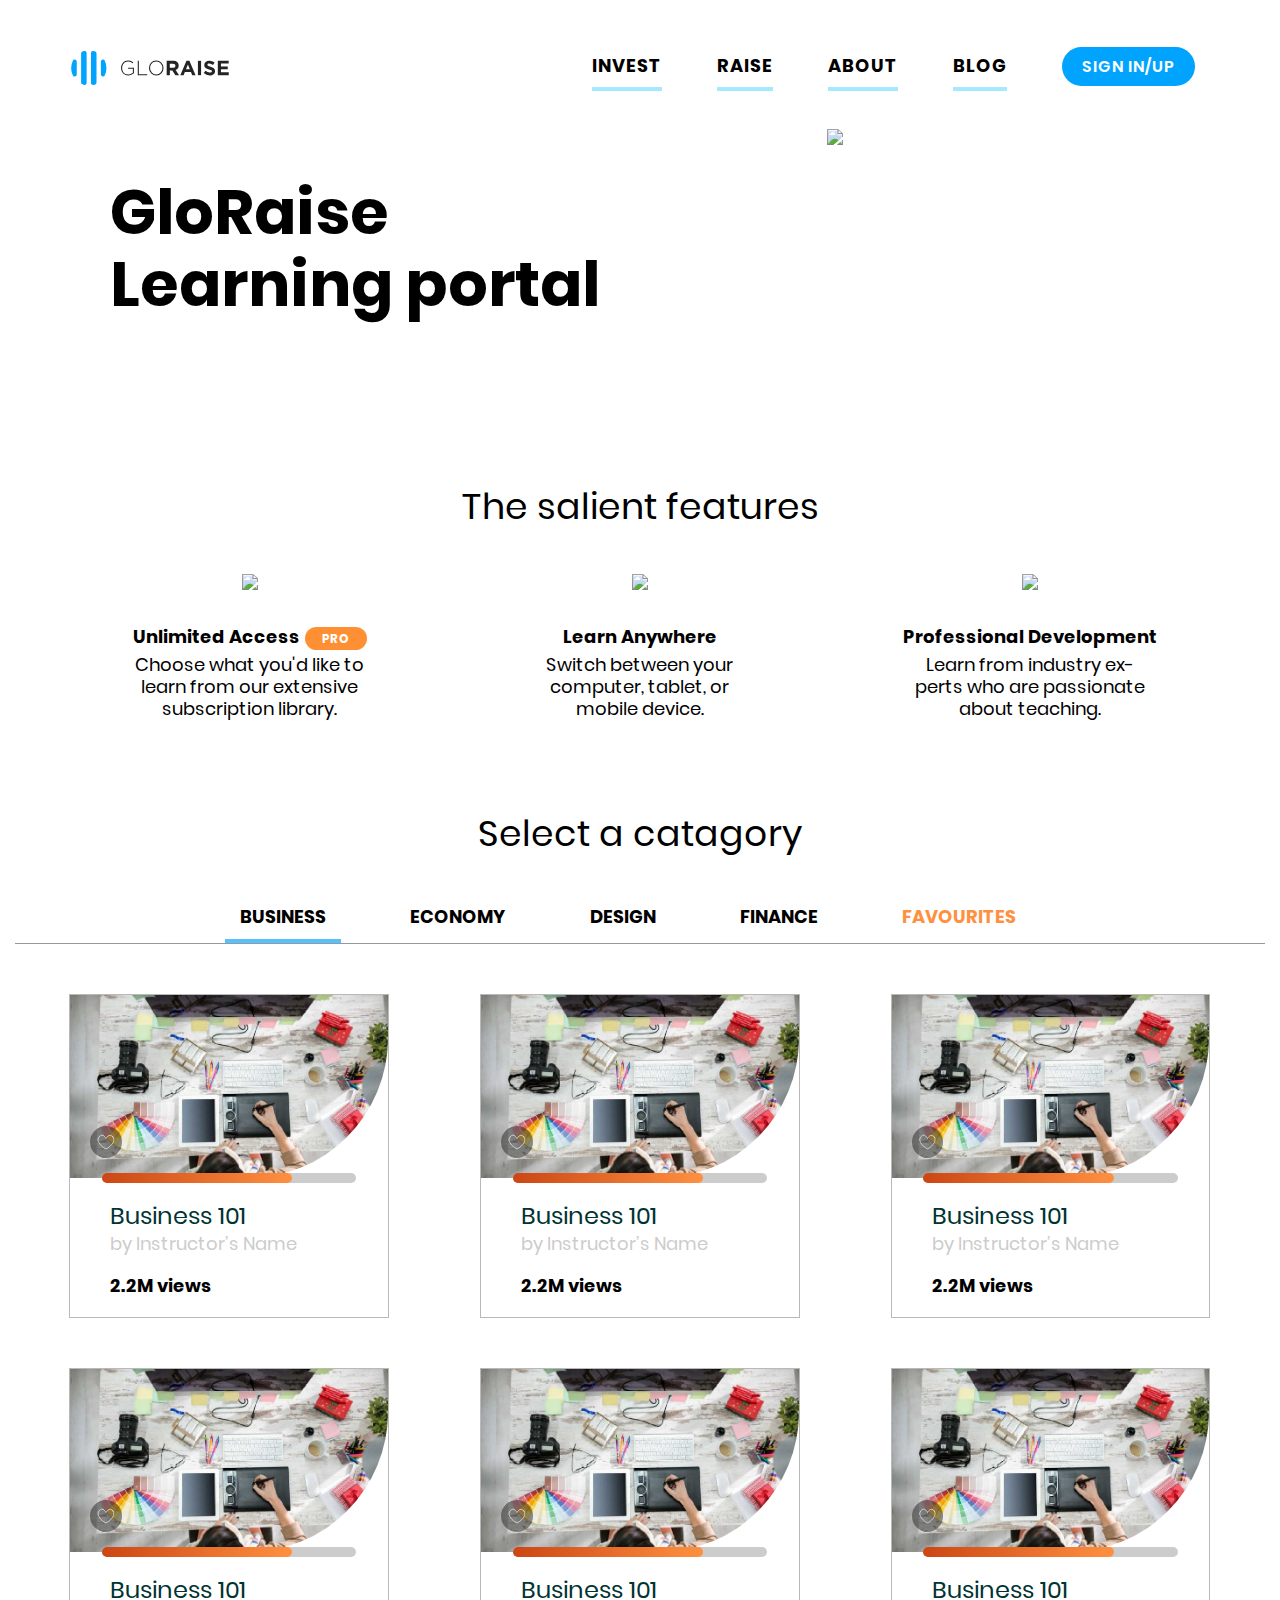
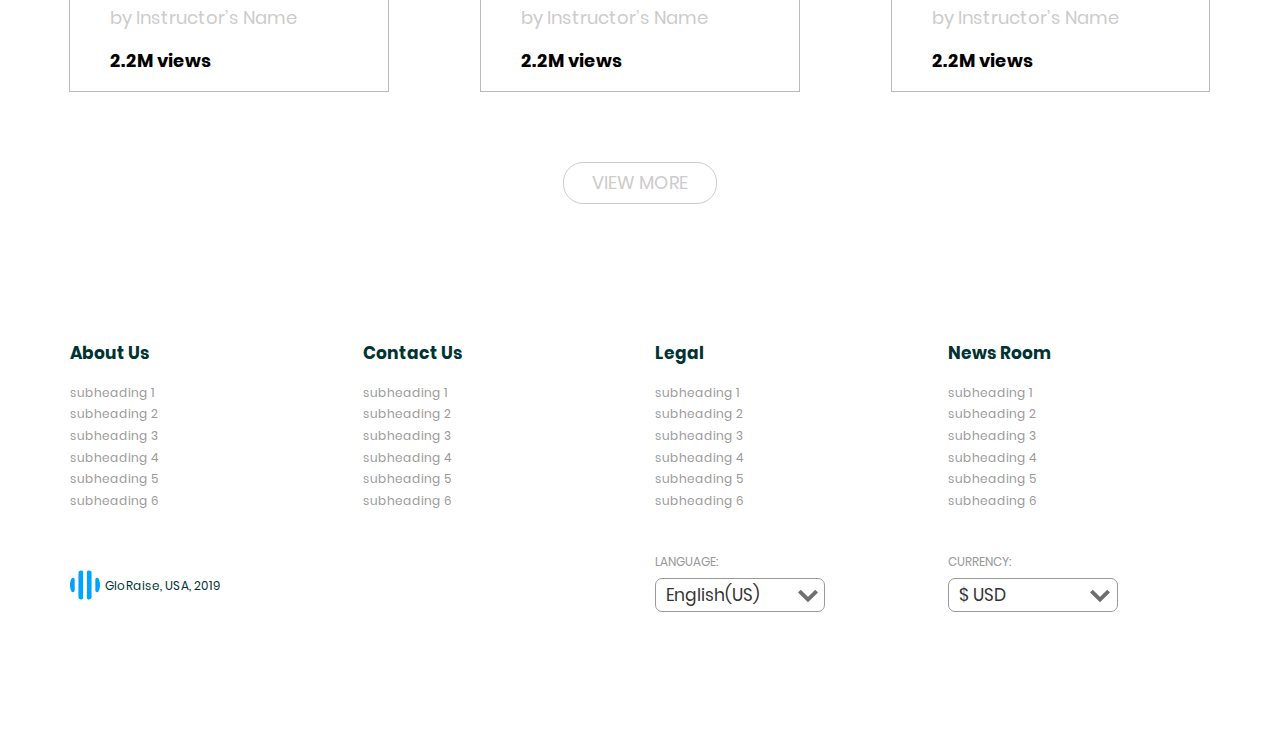
==== index.html @ 7375c893 "gloraise" ====
<!DOCTYPE html>
<html lang="en">
<head>
  <!-- Theme Made By www.w3schools.com - No Copyright -->
  <title>GloRaise</title>
  <meta charset="utf-8">

  <link rel="stylesheet" href="css/bootstrap.min.css">

  <link href="style.css" rel="stylesheet">
  <link rel="stylesheet" media="screen and (max-width:992px)" href="lr1_mbl.css">
  <meta name="viewport" content="width=device-width, initial-scale=1.0">
  <link rel="stylesheet" href="scroll_navbar.css">

  <style>



  </style>
</head>


<body>

<!-- Navbar -->
<nav class="navbar navbar-light">
  <div class="container">
    <div class="navbar-header">
      <button type="button" class="navbar-toggle" data-toggle="collapse" data-target="#myNavbar">
        <span class="icon-bar"></span>
        <span class="icon-bar"></span>
        <span class="icon-bar"></span>
      </button>
      <div class="navbar-brand">
          <img src = "svg/logo2.svg" style = "width:160px;height:34px;position:relative;bottom:5px;" class="header_logo">

      </div>

    </div>
    <div class="collapse navbar-collapse" id="myNavbar">
      <ul class="nav navbar-nav navbar-right">
        <li><a href="#"><b style="border-bottom: 4.5px solid #a5e8ff;padding-bottom: 9px; color:black">INVEST</b></a></li>
        <li><a href="#"><b style="border-bottom: 4.5px solid #a5e8ff;padding-bottom: 9px;color:black">RAISE</b></a></li>
        <li><a href="#"><b style="border-bottom: 4.5px solid #a5e8ff;padding-bottom: 9px;color:black">ABOUT</b></a></li>
        <li><a href="#"><b style="border-bottom: 4.5px solid #a5e8ff;padding-bottom: 9px;color:black">BLOG</b></a></li>
        <li><a href="#"><span class="signupborder">SIGN IN/UP</span></a></li>

      </ul>
    </div>
  </div>
</nav>
<nav class="navbar navbar_2_scroll hidden-sm hidden-xs" id="navbar_2_scroll">
  <div class="container navbar_2_scroll_container">
    <ul class="nav navbar-nav navbar_2_scroll_ul">
      <li>  <a href="#" class="navbar_2_scroll_links">Explore</a> </li>
      <li>  <a href="#" class="navbar_2_scroll_links">Search</a> </li>
      <li>  <a href="#" class="navbar_2_scroll_links">FAQs</a> </li>
    </ul>
  </div>
</nav>

<div class = "container-fluid" style="padding-left: 0px;padding-right: 0px;">
  <div class="col-md-12" style="margin-top: -40px">
        <div class="row" style="">
          <div class = "col-md-7 hidden-sm hidden-xs" style="padding-left: 110px;padding-top: 60px;font-family: poppins_bold;font-size: 62px;color: black" >
            <div style="margin-bottom: -40px">GloRaise</div>
            <div>Learning portal</div>
          </div>
          <div class = "col-md-5 imgimg" style="padding-left: 80px;padding-top: 20px" >
            <img src="img\main.jpg">
            <h1 class="hidden-lg hidden-md">GloRaise<br>
Learning portal
</h1>
          <hr class="hidden-lg hidden-md lr1_mbl_hr_1">
          </div>
        </div>
  </div>

<!--mobile nav-->
  <div class="container-fluid mbl_nav hidden-lg hidden-md" style="padding-top:0px;">
    <h5 class="lr1_mbl_sel_cat">SELECT A CATAGORY</h5>
    <ul class="nav nav-tabs">
  <li class="active"><a data-toggle="tab" href="#business_mbl">BUSINESS</a></li>
  <li><a data-toggle="tab" href="#economy_mbl">ECONOMY</a></li>
  <li><a data-toggle="tab" href="#design_mbl">DESIGN</a></li>
  <li><a data-toggle="tab" href="#finance_mbl">FINANCE</a></li>
</ul>
    <div class="sub-fluid" style="border-top: 1px solid lightgray;">
      <div class="container">
        <div class="tab-content mbl_nav_tab">
          <div id="business_mbl" class="tab-pane fade in active">
          <div class="row">
            <div class="col-xs-6 col-sm-6 main_block_mbl">
              <div class="sub_main_block">
                <div class="cover_block">
                  <img src="img/p1.jpg" class="img-responsive cover_pic cover_pic_mbl">
                  <img src="svg/favicon.svg" class="img-responsive favicon">
                </div>
                <div class="progress_bar">
                  <div class="completed_prog">
                  </div>
                </div>
                <div class="info_block_mbl">
                  <h3>Business 101<br><small>by Instructor’s Name</small></h3>
                  <p>2.2M views</p>
                </div>
              </div>
            </div>
            <div class="col-xs-6 col-sm-6 main_block_mbl">
              <div class="sub_main_block">
                <div class="cover_block">
                  <img src="img/p1.jpg" class="img-responsive cover_pic cover_pic_mbl">
                  <img src="svg/favicon.svg" class="img-responsive favicon">
                </div>
                <div class="progress_bar">
                  <div class="completed_prog">
                  </div>
                </div>
                <div class="info_block_mbl">
                  <h3>Business 101<br><small>by Instructor’s Name</small></h3>
                  <p>2.2M views</p>
                </div>
              </div>
            </div>
          </div>
          <div class="tab_scroller">
            <div class="active_tab">

            </div>
          </div>
          </div>
          <div id="economy_mbl" class="tab-pane fade">
            <div class="row">
              <div class="col-xs-6 col-sm-6 main_block_mbl">
                <div class="sub_main_block">
                  <div class="cover_block">
                    <img src="img/p1.jpg" class="img-responsive cover_pic cover_pic_mbl">
                    <img src="svg/favicon.svg" class="img-responsive favicon">
                  </div>
                  <div class="progress_bar">
                    <div class="completed_prog">
                    </div>
                  </div>
                  <div class="info_block_mbl">
                    <h3>Business 101<br><small>by Instructor’s Name</small></h3>
                    <p>2.2M views</p>
                  </div>
                </div>
              </div>
              <div class="col-xs-6 col-sm-6 main_block_mbl">
                <div class="sub_main_block">
                  <div class="cover_block">
                    <img src="img/p1.jpg" class="img-responsive cover_pic cover_pic_mbl">
                    <img src="svg/favicon.svg" class="img-responsive favicon">
                  </div>
                  <div class="progress_bar">
                    <div class="completed_prog">
                    </div>
                  </div>
                  <div class="info_block_mbl">
                    <h3>Business 101<br><small>by Instructor’s Name</small></h3>
                    <p>2.2M views</p>
                  </div>
                </div>
              </div>
            </div>
            <div class="tab_scroller">
              <div class="active_tab">

              </div>
            </div>
          </div>
          <div id="design_mbl" class="tab-pane fade">
            <div class="row">
              <div class="col-xs-6 col-sm-6 main_block_mbl">
                <div class="sub_main_block">
                  <div class="cover_block">
                    <img src="img/p1.jpg" class="img-responsive cover_pic cover_pic_mbl">
                    <img src="svg/favicon.svg" class="img-responsive favicon">
                  </div>
                  <div class="progress_bar">
                    <div class="completed_prog">
                    </div>
                  </div>
                  <div class="info_block_mbl">
                    <h3>Business 101<br><small>by Instructor’s Name</small></h3>
                    <p>2.2M views</p>
                  </div>
                </div>
              </div>
              <div class="col-xs-6 col-sm-6 main_block_mbl">
                <div class="sub_main_block">
                  <div class="cover_block">
                    <img src="img/p1.jpg" class="img-responsive cover_pic cover_pic_mbl">
                    <img src="svg/favicon.svg" class="img-responsive favicon">
                  </div>
                  <div class="progress_bar">
                    <div class="completed_prog">
                    </div>
                  </div>
                  <div class="info_block_mbl">
                    <h3>Business 101<br><small>by Instructor’s Name</small></h3>
                    <p>2.2M views</p>
                  </div>
                </div>
              </div>
            </div>
            <div class="tab_scroller">
              <div class="active_tab">

              </div>
            </div>
          </div>
          <div id="finance_mbl" class="tab-pane fade">
            <div class="row">
              <div class="col-xs-6 col-sm-6 main_block_mbl">
                <div class="sub_main_block">
                  <div class="cover_block">
                    <img src="img/p1.jpg" class="img-responsive cover_pic cover_pic_mbl">
                    <img src="svg/favicon.svg" class="img-responsive favicon">
                  </div>
                  <div class="progress_bar">
                    <div class="completed_prog">
                    </div>
                  </div>
                  <div class="info_block_mbl">
                    <h3>Business 101<br><small>by Instructor’s Name</small></h3>
                    <p>2.2M views</p>
                  </div>
                </div>
              </div>
              <div class="col-xs-6 col-sm-6 main_block_mbl">
                <div class="sub_main_block">
                  <div class="cover_block">
                    <img src="img/p1.jpg" class="img-responsive cover_pic cover_pic_mbl">
                    <img src="svg/favicon.svg" class="img-responsive favicon">
                  </div>
                  <div class="progress_bar">
                    <div class="completed_prog">
                    </div>
                  </div>
                  <div class="info_block_mbl">
                    <h3>Business 101<br><small>by Instructor’s Name</small></h3>
                    <p>2.2M views</p>
                  </div>
                </div>
              </div>
            </div>
            <div class="tab_scroller">
              <div class="active_tab">

              </div>
            </div>
          </div>
        </div>
      </div>
    </div>

  </div>

<!--mobile nav ends-->

  <div align="center" class="sal">
    <h1 class="hidden-lg hidden-md">THE SALIENT FEATURES</h1>
    <h1 class="hidden-sm hidden-xs">The salient features</h1>
  </div>
  <div class="col-md-12" style="">
    <div class="container">
      <div class="row" style="">
        <div class = "col-md-4" style="" align="center" >
          <img src="img\infinity.jpg" class="infinity">
          <div style="width: 100%;margin-top: 15px">
            <span style="color: black;" class="unlimitd_access">Unlimited Access</span>
            <button class=" pro_btn" >PRO</button>
            <div style="color: black;font-size: 18px;" class="unlimitd_access_details_div">
              <span class="unlimitd_access_details">Choose what you'd like to learn from our extensive subscription library.</span>
            </div>
          </div>
        </div>
        <div class = "col-md-4" style="" align="center" >
          <img src="img\globe.jpg" class="infinity">
          <div style="width: 100%;margin-top: 15px">
            <span style="color: black;" class="unlimitd_access">Learn Anywhere</span>
            <div style="color: black;font-size: 18px; " class="unlimitd_access_details_div">
              <span class="unlimitd_access_details">Switch between your computer, tablet, or mobile device.</span>
            </div>
          </div>
        </div>
        <div class = "col-md-4" style="" align="center" >
          <img src="img\network.jpg" class="infinity">
          <div style="width: 100%;margin-top: 15px">
            <span style="color: black;" class="unlimitd_access">Professional Development</span>
            <div style="color: black;font-size: 18px;" class="unlimitd_access_details_div">
              <span class="unlimitd_access_details">Learn from industry ex-perts who are passionate about teaching.</span>
            </div>
          </div>
        </div>

      </div>
    </div>

  </div>
  <div style="font-size: 36px;color: black;padding-top: 235px" align="center" class="hidden-xs hidden-sm">
    Select a catagory
  </div>


<div class="container-fluid hidden-xs hidden-sm">
  <ul class="nav nav-pills">
  <li class="active" style="margin-left:53px;"><a data-toggle="pill" href="#business" id="business_btn">BUSINESS</a></li>
  <li><a data-toggle="pill" href="#economy" id="economy_btn">ECONOMY</a></li>
  <li><a data-toggle="pill" href="#design" id="design_btn">DESIGN</a></li>
  <li><a data-toggle="pill" href="#finance" id="finance_btn">FINANCE</a></li>
  <li><a data-toggle="pill" href="#favourites" id="favourites_btn">FAVOURITES</a></li>
  </ul>
  <div class="sub_fluid">
    <div class="container">
      <div class="tab-content dek_nav_tab">
          <div id="business" class="tab-pane fade in active">
            <div class="row">
              <div class="col-md-4 main_block">
                <div class="sub_main_block">
                  <div class="cover_block">
                    <img src="img/p1.jpg" class="img-responsive cover_pic">
                    <img src="svg/favicon.svg" class="img-responsive favicon">
                  </div>
                  <div class="progress_bar">
                    <div class="completed_prog">
                    </div>
                  </div>
                  <div class="info_block">
                    <h3>Business 101<br><small>by Instructor’s Name</small></h3>
                    <p>2.2M views</p>
                  </div>
                </div>
              </div>
              <div class="col-md-4 main_block main_mid_block">
                <div class="sub_main_block">
                  <div class="cover_block">
                    <img src="img/p1.jpg" class="img-responsive cover_pic">
                    <img src="svg/favicon.svg" class="img-responsive favicon">
                  </div>
                  <div class="progress_bar">
                    <div class="completed_prog">
                    </div>
                  </div>
                  <div class="info_block">
                    <h3>Business 101<br><small>by Instructor’s Name</small></h3>
                    <p>2.2M views</p>
                  </div>
                </div>
              </div>
              <div class="col-md-4 main_block">
                <div class="sub_main_block">
                  <div class="cover_block">
                    <img src="img/p1.jpg" class="img-responsive cover_pic">
                    <img src="svg/favicon.svg" class="img-responsive favicon">
                  </div>
                  <div class="progress_bar">
                    <div class="completed_prog">
                    </div>
                  </div>
                  <div class="info_block">
                    <h3>Business 101<br><small>by Instructor’s Name</small></h3>
                    <p>2.2M views</p>
                  </div>
                </div>
              </div>
              <div class="col-md-4 main_block">
                <div class="sub_main_block">
                  <div class="cover_block">
                    <img src="img/p1.jpg" class="img-responsive cover_pic">
                    <img src="svg/favicon.svg" class="img-responsive favicon">
                  </div>
                  <div class="progress_bar">
                    <div class="completed_prog">
                    </div>
                  </div>
                  <div class="info_block">
                    <h3>Business 101<br><small>by Instructor’s Name</small></h3>
                    <p>2.2M views</p>
                  </div>
                </div>
              </div>
              <div class="col-md-4 main_block main_mid_block">
                <div class="sub_main_block">
                  <div class="cover_block">
                    <img src="img/p1.jpg" class="img-responsive cover_pic">
                    <img src="svg/favicon.svg" class="img-responsive favicon">
                  </div>
                  <div class="progress_bar">
                    <div class="completed_prog">
                    </div>
                  </div>
                  <div class="info_block">
                    <h3>Business 101<br><small>by Instructor’s Name</small></h3>
                    <p>2.2M views</p>
                  </div>
                </div>
              </div>
              <div class="col-md-4 main_block">
                <div class="sub_main_block">
                  <div class="cover_block">
                    <img src="img/p1.jpg" class="img-responsive cover_pic">
                    <img src="svg/favicon.svg" class="img-responsive favicon">
                  </div>
                  <div class="progress_bar">
                    <div class="completed_prog">
                    </div>
                  </div>
                  <div class="info_block">
                    <h3>Business 101<br><small>by Instructor’s Name</small></h3>
                    <p>2.2M views</p>
                  </div>
                </div>
              </div>
            </div>
          </div>
          <div id="economy" class="tab-pane fade">
            <div class="row">
              <div class="col-md-4 main_block">
                <div class="sub_main_block">
                  <div class="cover_block">
                    <img src="img/p1.jpg" class="img-responsive cover_pic">
                    <img src="svg/favicon.svg" class="img-responsive favicon">
                  </div>
                  <div class="progress_bar">
                    <div class="completed_prog">
                    </div>
                  </div>
                  <div class="info_block">
                    <h3>Economy 101<br><small>by Instructor’s Name</small></h3>
                    <p>2.2M views</p>
                  </div>
                </div>
              </div>
              <div class="col-md-4 main_block main_mid_block">
                <div class="sub_main_block">
                  <div class="cover_block">
                    <img src="img/p1.jpg" class="img-responsive cover_pic">
                    <img src="svg/favicon.svg" class="img-responsive favicon">
                  </div>
                  <div class="progress_bar">
                    <div class="completed_prog">
                    </div>
                  </div>
                  <div class="info_block">
                    <h3>Economy 101<br><small>by Instructor’s Name</small></h3>
                    <p>2.2M views</p>
                  </div>
                </div>
              </div>
              <div class="col-md-4 main_block">
                <div class="sub_main_block">
                  <div class="cover_block">
                    <img src="img/p1.jpg" class="img-responsive cover_pic">
                    <img src="svg/favicon.svg" class="img-responsive favicon">
                  </div>
                  <div class="progress_bar">
                    <div class="completed_prog">
                    </div>
                  </div>
                  <div class="info_block">
                    <h3>Economy 101<br><small>by Instructor’s Name</small></h3>
                    <p>2.2M views</p>
                  </div>
                </div>
              </div>
              <div class="col-md-4 main_block">
                <div class="sub_main_block">
                  <div class="cover_block">
                    <img src="img/p1.jpg" class="img-responsive cover_pic">
                    <img src="svg/favicon.svg" class="img-responsive favicon">
                  </div>
                  <div class="progress_bar">
                    <div class="completed_prog">
                    </div>
                  </div>
                  <div class="info_block">
                    <h3>Economy 101<br><small>by Instructor’s Name</small></h3>
                    <p>2.2M views</p>
                  </div>
                </div>
              </div>
              <div class="col-md-4 main_block main_mid_block">
                <div class="sub_main_block">
                  <div class="cover_block">
                    <img src="img/p1.jpg" class="img-responsive cover_pic">
                    <img src="svg/favicon.svg" class="img-responsive favicon">
                  </div>
                  <div class="progress_bar">
                    <div class="completed_prog">
                    </div>
                  </div>
                  <div class="info_block">
                    <h3>Economy 101<br><small>by Instructor’s Name</small></h3>
                    <p>2.2M views</p>
                  </div>
                </div>
              </div>
              <div class="col-md-4 main_block">
                <div class="sub_main_block">
                  <div class="cover_block">
                    <img src="img/p1.jpg" class="img-responsive cover_pic">
                    <img src="svg/favicon.svg" class="img-responsive favicon">
                  </div>
                  <div class="progress_bar">
                    <div class="completed_prog">
                    </div>
                  </div>
                  <div class="info_block">
                    <h3>Economy 101<br><small>by Instructor’s Name</small></h3>
                    <p>2.2M views</p>
                  </div>
                </div>
              </div>
            </div>
          </div>
          <div id="design" class="tab-pane fade">
            <div class="row">
              <div class="col-md-4 main_block">
                <div class="sub_main_block">
                  <div class="cover_block">
                    <img src="img/p1.jpg" class="img-responsive cover_pic">
                    <img src="svg/favicon.svg" class="img-responsive favicon">
                  </div>
                  <div class="progress_bar">
                    <div class="completed_prog">
                    </div>
                  </div>
                  <div class="info_block">
                    <h3>Design 101<br><small>by Instructor’s Name</small></h3>
                    <p>2.2M views</p>
                  </div>
                </div>
              </div>
              <div class="col-md-4 main_block main_mid_block">
                <div class="sub_main_block">
                  <div class="cover_block">
                    <img src="img/p1.jpg" class="img-responsive cover_pic">
                    <img src="svg/favicon.svg" class="img-responsive favicon">
                  </div>
                  <div class="progress_bar">
                    <div class="completed_prog">
                    </div>
                  </div>
                  <div class="info_block">
                    <h3>Design 101<br><small>by Instructor’s Name</small></h3>
                    <p>2.2M views</p>
                  </div>
                </div>
              </div>
              <div class="col-md-4 main_block">
                <div class="sub_main_block">
                  <div class="cover_block">
                    <img src="img/p1.jpg" class="img-responsive cover_pic">
                    <img src="svg/favicon.svg" class="img-responsive favicon">
                  </div>
                  <div class="progress_bar">
                    <div class="completed_prog">
                    </div>
                  </div>
                  <div class="info_block">
                    <h3>Design 101<br><small>by Instructor’s Name</small></h3>
                    <p>2.2M views</p>
                  </div>
                </div>
              </div>
              <div class="col-md-4 main_block">
                <div class="sub_main_block">
                  <div class="cover_block">
                    <img src="img/p1.jpg" class="img-responsive cover_pic">
                    <img src="svg/favicon.svg" class="img-responsive favicon">
                  </div>
                  <div class="progress_bar">
                    <div class="completed_prog">
                    </div>
                  </div>
                  <div class="info_block">
                    <h3>Design 101<br><small>by Instructor’s Name</small></h3>
                    <p>2.2M views</p>
                  </div>
                </div>
              </div>
              <div class="col-md-4 main_block main_mid_block">
                <div class="sub_main_block">
                  <div class="cover_block">
                    <img src="img/p1.jpg" class="img-responsive cover_pic">
                    <img src="svg/favicon.svg" class="img-responsive favicon">
                  </div>
                  <div class="progress_bar">
                    <div class="completed_prog">
                    </div>
                  </div>
                  <div class="info_block">
                    <h3>Design 101<br><small>by Instructor’s Name</small></h3>
                    <p>2.2M views</p>
                  </div>
                </div>
              </div>
              <div class="col-md-4 main_block">
                <div class="sub_main_block">
                  <div class="cover_block">
                    <img src="img/p1.jpg" class="img-responsive cover_pic">
                    <img src="svg/favicon.svg" class="img-responsive favicon">
                  </div>
                  <div class="progress_bar">
                    <div class="completed_prog">
                    </div>
                  </div>
                  <div class="info_block">
                    <h3>Design 101<br><small>by Instructor’s Name</small></h3>
                    <p>2.2M views</p>
                  </div>
                </div>
              </div>
            </div>
          </div>
          <div id="finance" class="tab-pane fade">
            <div class="row">
              <div class="col-md-4 main_block">
                <div class="sub_main_block">
                  <div class="cover_block">
                    <img src="img/p1.jpg" class="img-responsive cover_pic">
                    <img src="svg/favicon.svg" class="img-responsive favicon">
                  </div>
                  <div class="progress_bar">
                    <div class="completed_prog">
                    </div>
                  </div>
                  <div class="info_block">
                    <h3>Finance 101<br><small>by Instructor’s Name</small></h3>
                    <p>2.2M views</p>
                  </div>
                </div>
              </div>
              <div class="col-md-4 main_block main_mid_block">
                <div class="sub_main_block">
                  <div class="cover_block">
                    <img src="img/p1.jpg" class="img-responsive cover_pic">
                    <img src="svg/favicon.svg" class="img-responsive favicon">
                  </div>
                  <div class="progress_bar">
                    <div class="completed_prog">
                    </div>
                  </div>
                  <div class="info_block">
                    <h3>Finance 101<br><small>by Instructor’s Name</small></h3>
                    <p>2.2M views</p>
                  </div>
                </div>
              </div>
              <div class="col-md-4 main_block">
                <div class="sub_main_block">
                  <div class="cover_block">
                    <img src="img/p1.jpg" class="img-responsive cover_pic">
                    <img src="svg/favicon.svg" class="img-responsive favicon">
                  </div>
                  <div class="progress_bar">
                    <div class="completed_prog">
                    </div>
                  </div>
                  <div class="info_block">
                    <h3>Finance 101<br><small>by Instructor’s Name</small></h3>
                    <p>2.2M views</p>
                  </div>
                </div>
              </div>
              <div class="col-md-4 main_block">
                <div class="sub_main_block">
                  <div class="cover_block">
                    <img src="img/p1.jpg" class="img-responsive cover_pic">
                    <img src="svg/favicon.svg" class="img-responsive favicon">
                  </div>
                  <div class="progress_bar">
                    <div class="completed_prog">
                    </div>
                  </div>
                  <div class="info_block">
                    <h3>Finance 101<br><small>by Instructor’s Name</small></h3>
                    <p>2.2M views</p>
                  </div>
                </div>
              </div>
              <div class="col-md-4 main_block main_mid_block">
                <div class="sub_main_block">
                  <div class="cover_block">
                    <img src="img/p1.jpg" class="img-responsive cover_pic">
                    <img src="svg/favicon.svg" class="img-responsive favicon">
                  </div>
                  <div class="progress_bar">
                    <div class="completed_prog">
                    </div>
                  </div>
                  <div class="info_block">
                    <h3>Finance 101<br><small>by Instructor’s Name</small></h3>
                    <p>2.2M views</p>
                  </div>
                </div>
              </div>
              <div class="col-md-4 main_block">
                <div class="sub_main_block">
                  <div class="cover_block">
                    <img src="img/p1.jpg" class="img-responsive cover_pic">
                    <img src="svg/favicon.svg" class="img-responsive favicon">
                  </div>
                  <div class="progress_bar">
                    <div class="completed_prog">
                    </div>
                  </div>
                  <div class="info_block">
                    <h3>Finance 101<br><small>by Instructor’s Name</small></h3>
                    <p>2.2M views</p>
                  </div>
                </div>
              </div>
            </div>
          </div>
          <div id="favourites" class="tab-pane fade">
            <div class="row">
              <div class="col-md-4 main_block">
                <div class="sub_main_block">
                  <div class="cover_block">
                    <img src="img/p1.jpg" class="img-responsive cover_pic">
                    <img src="svg/favicon.svg" class="img-responsive favicon">
                  </div>
                  <div class="progress_bar">
                    <div class="completed_prog">
                    </div>
                  </div>
                  <div class="info_block">
                    <h3>Favourites 101<br><small>by Instructor’s Name</small></h3>
                    <p>2.2M views</p>
                  </div>
                </div>
              </div>
              <div class="col-md-4 main_block main_mid_block">
                <div class="sub_main_block">
                  <div class="cover_block">
                    <img src="img/p1.jpg" class="img-responsive cover_pic">
                    <img src="svg/favicon.svg" class="img-responsive favicon">
                  </div>
                  <div class="progress_bar">
                    <div class="completed_prog">
                    </div>
                  </div>
                  <div class="info_block">
                    <h3>Favourites 101<br><small>by Instructor’s Name</small></h3>
                    <p>2.2M views</p>
                  </div>
                </div>
              </div>
              <div class="col-md-4 main_block">
                <div class="sub_main_block">
                  <div class="cover_block">
                    <img src="img/p1.jpg" class="img-responsive cover_pic">
                    <img src="svg/favicon.svg" class="img-responsive favicon">
                  </div>
                  <div class="progress_bar">
                    <div class="completed_prog">
                    </div>
                  </div>
                  <div class="info_block">
                    <h3>Favourites 101<br><small>by Instructor’s Name</small></h3>
                    <p>2.2M views</p>
                  </div>
                </div>
              </div>
              <div class="col-md-4 main_block">
                <div class="sub_main_block">
                  <div class="cover_block">
                    <img src="img/p1.jpg" class="img-responsive cover_pic">
                    <img src="svg/favicon.svg" class="img-responsive favicon">
                  </div>
                  <div class="progress_bar">
                    <div class="completed_prog">
                    </div>
                  </div>
                  <div class="info_block">
                    <h3>Favourites 101<br><small>by Instructor’s Name</small></h3>
                    <p>2.2M views</p>
                  </div>
                </div>
              </div>
              <div class="col-md-4 main_block main_mid_block">
                <div class="sub_main_block">
                  <div class="cover_block">
                    <img src="img/p1.jpg" class="img-responsive cover_pic">
                    <img src="svg/favicon.svg" class="img-responsive favicon">
                  </div>
                  <div class="progress_bar">
                    <div class="completed_prog">
                    </div>
                  </div>
                  <div class="info_block">
                    <h3>Favourites 101<br><small>by Instructor’s Name</small></h3>
                    <p>2.2M views</p>
                  </div>
                </div>
              </div>
              <div class="col-md-4 main_block">
                <div class="sub_main_block">
                  <div class="cover_block">
                    <img src="img/p1.jpg" class="img-responsive cover_pic">
                    <img src="svg/favicon.svg" class="img-responsive favicon">
                  </div>
                  <div class="progress_bar">
                    <div class="completed_prog">
                    </div>
                  </div>
                  <div class="info_block">
                    <h3>Favourites 101<br><small>by Instructor’s Name</small></h3>
                    <p>2.2M views</p>
                  </div>
                </div>
              </div>
            </div>
          </div>
      </div>
    </div>
  </div>

  <div class="container">
    <button type="button" class="btn view_more_btn" name="button">VIEW MORE</button>
  </div>



  </div>

<div class = "container">

        <div class = "row" id = "footer">
                <div class = "col-md-3">
                  <span class = "heading8">About Us</span>
                  <ul>
                    <li>subheading 1</li>
                    <li>subheading 2</li>
                    <li>subheading 3</li>
                    <li>subheading 4</li>
                    <li>subheading 5</li>
                    <li>subheading 6</li>
                  </ul>
                  <div style = "margin-top:54px;">
                      <img src = "svg/logo1.svg" style = "width:30px;height:30px;">
                      <span style = "font-size:12px;">GloRaise, USA, 2019</span>
                  </div>

                </div>
                <div class = "col-md-3">
                    <span class = "heading8">Contact Us</span>
                    <ul>
                      <li>subheading 1</li>
                      <li>subheading 2</li>
                      <li>subheading 3</li>
                      <li>subheading 4</li>
                      <li>subheading 5</li>
                      <li>subheading 6</li>
                    </ul>
                  </div>
                  <div class = "col-md-3">
                      <span class = "heading8">Legal</span>
                      <ul>
                        <li>subheading 1</li>
                        <li>subheading 2</li>
                        <li>subheading 3</li>
                        <li>subheading 4</li>
                        <li>subheading 5</li>
                        <li>subheading 6</li>
                      </ul>
                      <p>LANGUAGE:</p>
                      <div class = "dropdown">
                        <button class = "btn btn-default dropdown-toggle dropd"  data-toggle="dropdown">English(US) <img src = "svg\Downward-arrow.svg"></button>
                        <ul class = "dropdown-menu" style = "padding-left:15px;margin-top:-5px;">
                          <li>English(US)</li>
                          <li>Chinese</li>
                          <li>French</li>
                        </ul>
                      </div>
                    </div>
                    <div class = "col-md-3">
                        <span class = "heading8">News Room</span>
                        <ul>
                          <li>subheading 1</li>
                          <li>subheading 2</li>
                          <li>subheading 3</li>
                          <li>subheading 4</li>
                          <li>subheading 5</li>
                          <li>subheading 6</li>
                        </ul>
                        <p>CURRENCY:</p>
                      <div class = "dropdown">
                        <button class = "btn btn-default dropdown-toggle dropd"  data-toggle="dropdown">$ USD <img style = "margin-left:80px;" src = "svg\Downward-arrow.svg"></button>
                        <ul class = "dropdown-menu" style = "padding-left:15px;margin-top:-5px;">
                          <li>GBP</li>
                          <li>AUD</li>
                          <li>PKR</li>
                        </ul>
                      </div>
                      </div>
              </div>


                            <!-- Mobile footer start -->

  <div class = "row" id = "mobile_footer">

    <div class = "col-xs-6">
        <span class = "heading8">About Us</span>
        <ul>
          <li>subheading 1</li>
          <li>subheading 2</li>
          <li>subheading 3</li>
          <li>subheading 4</li>
          <li>subheading 5</li>
          <li>subheading 6</li>
        </ul>
    </div>
    <div class = "col-xs-6" id = "smenu">
        <span>LANGUAGE:</span>
          <div class = "dropdown">
            <button class = "btn btn-default dropdown-toggle mdrop"  data-toggle="dropdown">English(US) <img src = "svg\Downward-arrow.svg"></button>
            <ul class = "dropdown-menu">
              <li>English(US)</li>
              <li>Chinese</li>
              <li>French</li>
            </ul>
          </div>

        <span>CURRENCY:</span>
        <div class = "dropdown">
          <button class = "btn btn-default dropdown-toggle mdrop"  data-toggle="dropdown">$ USD <img src = "svg\Downward-arrow.svg"></button>
          <ul class = "dropdown-menu">
            <li>GBP</li>
            <li>AUD</li>
            <li>PKR</li>
          </ul>
        </div>
    </div>
    <div class = "col-xs-6">
        <span class = "heading8">Contact Us</span>
        <ul>
          <li>subheading 1</li>
          <li>subheading 2</li>
          <li>subheading 3</li>
          <li>subheading 4</li>
          <li>subheading 5</li>
          <li>subheading 6</li>
        </ul>
    </div>
    <div class = "col-xs-6">
        <span class = "heading8">Legal</span>
        <ul>
          <li>subheading 1</li>
          <li>subheading 2</li>
          <li>subheading 3</li>
          <li>subheading 4</li>
          <li>subheading 5</li>
          <li>subheading 6</li>
        </ul>
    </div>
    <div class = "col-xs-6">
        <span class = "heading8">Newsroom</span>
        <ul>
          <li>subheading 1</li>
          <li>subheading 2</li>
          <li>subheading 3</li>
          <li>subheading 4</li>
          <li>subheading 5</li>
          <li>subheading 6</li>
        </ul>
    </div>



  </div>

  <div  id = "footerlogo" class = "hidde-sm hidden-lg hidden-md">
      <img src = "svg/logo1.svg" style = "width:20px;height:20px;">
      <span style = "font-size:12px;">GloRaise, USA, 2019</span>
  </div>
  <!-- Mobile footer ends-->

</div>



              <script src="js/jquery-3.4.0.min.js"></script>
              <script src="js/bootstrap.min.js"></script>
              <script src="js/core.js"></script>
              <script src="js/myscript.js">

              </script>

              <script src="js/scroll_nav.js">

              </script>



            </body>
            </html>
---- style.css ----
@font-face {
  font-family: poppins;
  src: url(ext_fonts/Poppins-Regular.ttf);
}
@font-face {
  font-family: poppins_extBold;
  src: url(ext_fonts/Poppins-ExtraBold.ttf);
}
@font-face {
  font-family: poppins_bold;
  src: url(ext_fonts/Poppins-Bold.ttf);
}

@font-face {
  font-family: poppins_med;
  src: url(ext_fonts/Poppins-Medium.ttf);
}

@font-face {
  font-family: poppins_semi;
  src: url(ext_fonts/Poppins-SemiBold.ttf);
}

@font-face {
  font-family: poppins_light;
  src: url(ext_fonts/Poppins-Light.ttf);
}
@font-face {
  font-family: poppins_italic;
  src: url(ext_fonts/Poppins-Italic.ttf);
}
@font-face {
  font-family: poppins_italic_thin;
  src: url(ext_fonts/Poppins-ThinItalic.ttf);
}
html {
  scroll-behavior: smooth;
}

body {
    font: 20px poppins, sans-serif;
    line-height: 1.8;
    color:#003333;
    padding-top:26px;

  }
  .sal h1{
    font-size: 36px;color: black;padding-bottom: 30px;
  }

  /*Nurul's CSS starts*/

  .pop_light{
    font-family: poppins_light;
  }
.courses_info_box h4{
  font-weight: normal;
}
.courses_info_box p{
  margin-top: 30px;
}
  /*learning2 css starts*/
  .lr2_pills>li+li {
    margin-left: 15px;
}
  .lr2_car_single{
    float: left;
  }
  .courses_info_box_mbl{
    float: left;
    width: 50%
  }
  .courses_cover_box_mbl{
    float: left;
    width: 50%;
  }
  .lr2_cover_pic_mbl{
    //width: 50%;
    height:44px;
  }
  .lr2_progress_bar_mbl{
    background: lightgrey;
    height:4px;
    //width: 50%;
  }
  .lr2_completed_progress_mbl{
    background: linear-gradient(to right, #CC4614, #FF9040);
    height:100%;
    width:70%;
  }
  .lr2_car_single{
    //border:1px solid;
    width: 80%;
    box-shadow: 2px 0px 5px 2px lightgrey;
  }
  .rel_cor_h{
    margin-left: 58px;
/* margin-top: 6px; */
margin-bottom: -15px;
font-weight: normal;
margin-top: 15px;
  }
  .courses_info_box{
    margin-top: 7px;
    margin-left: 18px;
    width: 49%;
    float:left;
  }
  .lr2_progress_bar{
    background: lightgrey;
    height:10px;
  }
  .lr2_completed_progress{
    background: linear-gradient(to right, #CC4614, #FF9040);
    height: 100%;
    width: 75%;
  }
  .courses_cover_box{
    width:45%;
    float: left;
  }
  .lr2_related_course_single{
    margin-top:36px;
    margin-left: auto;
    margin-right: auto;
    height: 92px;
    border: 1px solid #999;
    width:74%
  }
  .lr2_cover_pic{
    width: 100%;
    position: relative;
    height:80px;
  }
  .mid_sec_fluid{
    //padding-top: 15px;
  }
  .lr2_pro_info_part1{
    text-align: justify;
    margin-top: 25px;
  }
  .lr2_pro_info_part1 h4{
    line-height: 1;
    font-weight: normal;
font-family: poppins;
  }
  .lr2_pro_info_part1 small{
    font-size: 60%;
  }
  .rel_cor_view{
    margin-top: 20px;
    margin-left: 60px;
  }
  .lr2_favicon{
    width: 27px;
    position: absolute;
    bottom: 67px;
    left: 83px;
  }
  .pop_ita_thin{
    font-family: poppins_italic_thin;
  }
  .lr2_pro_info_part1 .pop_bold{
    margin-bottom: 0px;
  }
  .lr2_pro_info_part1 .pop_ita{
    font-weight: normal;
  }
  .pop_ita{
    font-family: poppins_italic;

  }
  .pop_bold{
    font-family: poppins_bold;
  }
  .lr2_header_part h3{
    color: #999;
    margin-top: 15px;
margin-bottom: 55px;
  }
  .lr2_videoplayer_part_main{
    padding-left: 0px;
  }
  .lr2_videoplayer_part h4{
    color:#999;
    font-weight: normal;
  }
.lr2_videoplayer_part iframe{
  height: 433px;
}
.navbar-right>li>a>b{
  font-weight: normal;
}
.nav-pills > li.active > a:focus{
  background: transparent;
  color:#000;
}
.owl-item{
  width: 180px!important;
}
.owl-stage{
  width: 1260px!important;
}
.owl-stage-outer{
  height: 65px;
}
  /*learning2 css ends*/
  .nav-tabs{
    margin-left: auto;
    margin-right: auto;
    border-bottom: none;
  }
  @media only screen and (min-width:766px) and (max-width:768px) {
    .nav-tabs{
      width: 63%;
    }
  }
  @media only screen and (min-width:320px) and (max-width:375px) {
    .nav-tabs>li>a{
      font-size: 10px;
    }
  }
  @media only screen and (min-width:411px) and (max-width:414px) {
    .nav-tabs>li>a{
      font-size: 15px;
    }
  }
  .tab_scroller{
    background: #999;
height: 5px;
width: 65%;
margin: auto;
border-radius: 25px;
  }
  .active_tab{
    border-radius: 25px;
height: 100%;
background: #00A4FF;
width: 20%;
  }
  .cover_pic_mbl{
    border-top-left-radius: 25px;
    border-top-right-radius: 25px;
  }
  .nav-tabs>li.active>a:hover{
    background: transparent;
    color: #55c2ff;
  }
  .nav-tabs>li.active>a{
    color:#000;
    background: transparent;
    border-bottom: 4px solid #55c2ff;
  }
  .nav-tabs>li>a{
    color: #000;
    font-family: poppins_bold;
    margin: 0px -3px;
    border-radius: 0px;
    //font-size: 15px;
  }
  .info_block_mbl{
    margin: 0px 40px;
  }
  .mbl_nav_tab div h3{
    font-size: 16px;
  }
  .mbl_nav_tab div p{
    font-size: 11px;
    color:black;
    line-height:1.2;
    margin-bottom:20px;
  }
  .mbl_nav_tab div{
    word-break: break-all;
   //padding:35px 0px;
    justify-content: justify;

  }
  .main_block_mbl{
    width: 46%;
    margin: 36px 5px;
    padding-left: 0px;
    padding-right: 0px;
    //border:1px solid #000;
    border-radius: 12px;
box-shadow: 0px 0px 20px 0px lightgrey;
  }
  .sal{
    padding-top: 330px;
  }
    @media only screen and (max-width:1023px){
      .sal{
         padding-top:0px;
      }
     }
  .mbl_nav{
    padding-bottom:0px;
  }
  .cover_block{
    position: relative;
    z-index: -1;
  }
  .main_block{
    width: 27.333333%;
    margin: 50px 14px 0px 14px;
    padding-left: 0px;
    padding-right: 0px;
    border:1px solid #bdb8b8;
  }
  .cover_pic{
        border-bottom-right-radius: 140px;
  }
  .progress_bar{
    background: #cccccc;
    height: 10px;
    border-radius: 10px;
    margin-top: -5px;
    width: 80%;
    margin-right: auto;
    margin-left: auto;
  }
  .completed_prog{
    height: 100%;
    background: linear-gradient(to right, #CC4614, #FF9040);
    width: 75%;
    border-radius: 10px;
  }
  .favicon{
    width: 10%;
/* margin: -12px 20px; */
    position: absolute;
    bottom: 20px;
    left: 20px;
  }
  .info_block{
    margin: 0px 40px;
  }
  .info_block p{
    font-family: poppins_bold;
  }
  .nav-pills{
    margin: auto;
    width: 79%;
  }
  .sub_fluid{
    border-top: 1px solid #999;
  }
  .nav-pills>li>a{
    padding: 5px 15px;
    font-size: 18px;
    color: #000;
    font-family: poppins_bold;
    margin: 0px 35px;
    border-radius: 0px;
  }
  .nav-pills>li.active>a{
    color:#000;
    background: transparent;
    border-bottom: 4px solid #55c2ff;
  }
  .info_block small{
    font-size: 75%;
    color: #cccccc;
  }
  .main_mid_block{
    margin-left: 77px;
margin-right: 77px;
  }
  .nav-pills>li.active>a:hover{
    background: transparent;
    color: #55c2ff;
  }
  .view_more_btn{
    display: block;
    background: transparent;
    border: 1px solid #cccccc;
    border-radius: 20px;
    font-size: 18px;
    padding: 7px 28px;
    font-family: poppins;
    color: #cccccc;
    margin: 70px auto 0px auto;
  }
  .view_more_btn:hover{
    color:#fff;
    background: #cccccc;
  }
  .info_block p{
    margin-top: 20px;
  }
  #favourites_btn{
    color: #FF9040;
  }
  @media only screen and (min-width:1050px) and (max-width:1089px) {
    .nav-pills>li>a{
      margin: 0px 16px;
    }
  }

  @media only screen and (min-width:1090px) and (max-width:1170px) {
    .nav-pills>li>a{
      margin: 0px 19px;
    }
  }
  @media only screen and (min-width:1171px) and (max-width:1300px) {
    .nav-pills>li>a{
      margin: 0px 26px;
    }
  }
  @media only screen and (min-width:1334px) and (max-width:1346px) {
    .nav-pills>li>a{
      margin: 0px 39px;
    }
  }
  @media only screen and (min-width:1322px) and (max-width:1333px) {
    .nav-pills>li>a{
      margin: 0px 38px;
    }
  }
  @media only screen and (min-width:1309px) and (max-width:1321px) {
    .nav-pills>li>a{
      margin: 0px 37px;
    }
  }
  @media only screen and (min-width:1301px) and (max-width:1308px) {
    .nav-pills>li>a{
      margin: 0px 36px;
    }
  }
  @media only screen and (min-width:992px) and (max-width:1049px) {
    .nav-pills>li>a{
      margin: 0px 11px;
    }
  }
  @media only screen and (min-width:1024px) and (max-width:1199px) {
    .main_block{
      margin: 36px 38px;
    }
  }
  @media only screen and (max-width: 485px;) {
    .header_logo{
      margin-left: 20px;
    }
  }
  .lr2_pills>li>a{
    margin: 0px 17px;
  }
  /*Nurul's CSS ends*/
  /*nurul's edition starts*/
  .infinity{
    margin-bottom:9px;
  }
  .unlimitd_access{
    font-family: poppins_bold;
    font-size: 18px;
  }
  .pro_btn{
    font-size: 12px;
padding: 1px 17px;
border-radius: 30px;
color: white;
/* width: 20%; */
font-family: poppins_bold;
background-color: #FF8F33;
border: none;
  }
  .unlimitd_access_details_div{
    line-height: 22px;
     width: 64%;
  }
  .dropdown-menu{
    border-top-left-radius: 0px;
  border-top-right-radius: 0px;
  border-bottom-left-radius: 10px;
  border-bottom-right-radius: 10px;
  border: 1px solid #999;
  font-family: poppins;
  }
  .dropdown-menu>li>a{
    margin:0px 10px;
    border-radius: 25px;
  }
  .dropdown-menu>li>a:hover{
    color: #fff;
    background: #00A4FF;
  }
  /*nurul's edition ends*/


  p {font-size: 16px;}
  .margin {margin-bottom: 45px;}

  .container-fluid {
    padding-top: 30px;
    padding-bottom: 70px;
  }
  .navbar {
    padding-top: 15px;
    padding-bottom: 15px;
    border: 0;
    border-radius: 0;
    margin-bottom: 0;
  }




  .signupborder{
    background-color: #00A4FF;
    border-radius: 20px;
    color:white;
    font-family: poppins_semi;
    font-size:16px;
    padding:8px 20px;
  }

  #myNavbar ul{
    font-family:poppins_semi;
    font-size:18px;
    letter-spacing:1px;
  }
  #myNavbar ul li{
    font-family:poppins_bold;
    font-size:18px;
    letter-spacing:1px;
    padding-left:25px;
  }


  #banner{
    height:100vh;
    padding:130px 0px;
  }

  #banner-left img{
    width:450px;
  }

  #title{
    color:black;
    font-family: poppins_bold;
    font-size:60px;
    height:120px;
    width:320px;
    line-height: 1;
    position:relative;
    top:-120px;
    white-space: initial;
  }

  #banner-left p{


    font-size:18px;

    position:relative;
    top:-84px;
  }

  #project-side .row{
    margin-top:30px;
  }



  .heightflex{
    height:500px;
  }

  .projects-sider{
    height:95px;
    margin-bottom:23px;
    padding:0px;
    border:1px solid #999999;

  }

  #project-side-4{
    margin-bottom:0px;
  }

  #sub{
    position:relative;
    left:50px;
    margin-top:30px;
  }

  #sub input{
    width:440px;
    margin:0;
    border:none;
    border:1px solid #FF9040;
    border-radius:20px 0px 0px 20px;
    padding:3px 30px;
    font-size:18px;
    color:#9A9AAB;
  }

  #sub button{
    margin:0;
    border:none;
    background-color:#FF9040;
    color:white;
    font-weight:bold;
    padding:4px;
    font-size:18px;
    width:170px;
    position:relative;
    left:-100px;
  }

  h4{
    font-weight:bolder;
    color:black;
    margin-bottom:20px;
  }

  #footer ul{
    list-style: none;
    padding:0px;
    font-size:12px;
    margin-top:12px;
  }

  #footer ul li{
    color:#999999;
  }

  ::placeholder {
  color:#999999;
  font-family:poppins;
  opacity:1;
}

p{
  font-size:12px;
}

#footer{
  padding:60px 0px;
}

#footer p{
  color:#999999;
  margin-top:40px;
}

.dropd{
  width:170px;
  border-radius:7px;
  border:none;
  border:1.5px solid #999999;
  padding:0px;
  text-align:left;
  padding:4px 10px;
  margin-top:-15px;
  font-size:17px;
}

.dropd img{
  margin-left:35px;
  width:20px;
  height:20px;
  filter: invert(65%) sepia(0%) saturate(0%) hue-rotate(166deg) brightness(94%) contrast(91%);
}

.blog-sub{
  width:97%;
  height:auto;
  margin-left:0;
  margin-top:30px;
  border:1px solid #999999;
  position:relative;
}

.blog-sub img{
  width:100%;
  height:300px;
  border-radius:0px 0px 235px 0px;
}

.heading3{
  font-family: poppins_bold;
  color:black;
  font-size:24px;
}

.heading4{
  color:#04A4FF;
  float:right;
  font-size:12px;
  position:relative;
  top:15px;
}

.view-more{
  border:1px solid #999999;
  background-color:white;
  color:#999999;
  width:165px;
  border-radius:50px;
  padding:4px 20px;
  margin:40px auto;
  font-size:18px;

}

.advisor{
  height:150px;
}

.advisor img{
  height:100%;
  position: absolute;
  clip: rect(0px,160px,150px,0px);
  border-radius:70px 0px 0px 70px;
}

.heading5{
font-size:19px;
}

.heading6{
  font-size:18px;
  color:#999999;
  }

  #subscribe{
    padding:40px;
  }

  .heading2{
    font-weight:500;
    font-size:23px;
    color:black;
  }

  .heading8{
    font-family: poppins_bold;
    font-size:17px;
  }

  .pstyle1{

    line-height: 1.3;
    margin-top:5px;
  }

  .learn-style{
    color:white;
    font-size:12px;
    background-color:#04A4FF;
    padding:4px 16px;
    float:right;
    border-radius:20px;
    font-family:poppins_med;
    position:relative;
    top:5px;
  }

  .learn-style-10{
    color:white;
    font-size:12px;
    background-color:#04A4FF;
    padding:4px 16px;
    border-radius:20px;
    font-family:poppins_semi;
    cursor:pointer;
  }
  .outer{
    width:110%;
    background-color:#CCCCCC;
    height:10px;
    position:relative;
    top:-10px;
  }

  .inner{
    width:70%;
    background-image: linear-gradient(to right,#cc4614 , #ff9040);
    height:10px;
  }

  .outer1{
    width:90%;
    background-color:#CCCCCC;
    height:16px;
    position:relative;
    top:-8px;
    margin:0 auto;
    border-radius:15px;
  }

  .inner1{
    width:70%;
    background-image: linear-gradient(to right,#cc4614 , #ff9040);
    height:16px;
    border-radius:15px;
  }

  #sbutton{
    background-color:#FF9040;
    display:inline-block;
    text-align:center;
    padding:6px 18px 7px;
  }

  #sbutton span{
    width:26px;
    height:26px;
    opacity:1;
    color:white;
  }

  #ibutton{
    width:255px;
    background-color:#FF9040;
    display:inline-block;
    text-align:left;
    border-radius:0px 40px 40px 0px;
    color:white;
    font-family: poppins_semi;
    font-size:17.5px;
    padding:8px 9px 9.5px 9px;
    position:relative;
    left:-5px;
    top:-1px;
  }

#ibutton img{
  width:20px;
  height:20px;
  transform: rotate(270deg);
  margin-left:20px;
  filter: brightness(0) invert(1);
}

#in{
    width:255px;
    border:none;
    border:1px solid #FF9040;
    display:inline-block;
    text-align:left;
    border-radius:0px 40px 40px 0px;
    color:#999999;
    font-family: poppins;
    font-size:17.5px;
    padding:8px 16px;
    position:relative;
    left:60px;
    top:-49px;
    display:none;
}

#fav{
  width:30px;
  height:30px;
  border-radius:0px;
  position:absolute;
  top:-50px;
  left:10px;
}

#pro{
  width:90px;
  height:90px;
  border-radius:0px;
  border-radius:50%;
  position:absolute;
  top:-100px;
  right:10px;
}





#bio{
  position:absolute;
  top:-80px;
  right:115px;
  color:white;
  line-height:0.8;
  text-align:right;
  display:none;
}


.outer img{
  width:20px;
  height:20px;
  border-radius:0px;
  position:absolute;
  top:-25px;
  left:7px;
}

#banner-right{
  margin-top:-50px;
  text-align:center;
  position:relative;
  overflow:hidden;

}



#hero{
  width:65%;
  height:400px;

  margin-top:-5px;
  position:relative;
  z-index:5;

}

#clipper{
  position:absolute;
  top:0;
  left:20%;
  width:60%;
  height:400px;
  overflow:hidden;
  padding:0;
  margin-top:-8px;

}

#clipper img{
  position:relative;
  left:-25%;
}

#shadow{
  width:500px;
  height:80px;

  margin:0 auto;
}

#shadow img{
  width:100%;
  height:100%;
}

#out{
  width:300px;
  height:12px;
  border-radius:10px;
  margin:0 auto;

  background-color:#E5E5E5;
}

#inn{
  width:60px;
  height:12px;
  border-radius:5px;
  background-color:#00A4FF;
  margin:0 auto;
}

#ptitle{
  font-size:18px;
  color:#999999;
  font-style:italic;
  margin-top:15px;
}

#in1{
  border:2px solid #999999;
  width:260px;
  border-radius:0px 50px 50px 0px;
  padding-left:10px;
  padding-right:40px;
  margin-left:10px;
  font-size:18px;
}

.pstyle2{
  font-size:18px;
  font-family:poppins;
  font-weight:100;
  color:#999999;
}

#in1::placeholder{
  font-size:18px;
  color:black;
}



#in2{
  width:35%;
  border:none;
  border-bottom:2px solid rgba(255, 255, 255, .4);
  background-color:#00A4FF;
  margin-left:8px;

}

#in2::placeholder{
  color:white;
  opacity:0.4;
}

.learn-style1{
  background-color:white;
  color:#00A4FF;
  float:right;
  font-size:12px;
  text-align:center;
  display:block;
  padding:2px 8px;
  border-radius:25px;
  width:80px;
  font-weight:800;
  position:relative;
  top:6px;
}

.warn{
font-size:8px;
opacity:0.4;
float:none;
position:absolute;
bottom:2px;
left:60px;
}

#con1{
  display:flex;
  justify-content: center;
  align-items: center;
  padding:7% 0;
  position:relative;
}

#recom{
  display:none;
}

#lsmodal{

  background-color:white;
  width:83%;
  height:550px;

}

#lsmodal1{
  background-color:white;
  width:83%;
  height:620px;

}

#lsmodal1 #rcol label{

  position:relative;
  top:-20px;
  margin-top:0px;
}

#lsmodal1 #rcol img{

  position:relative;
  top:-25px;
}

#lsmodal1 #rcol{

  padding-top:20px;
}

#lsmodal1 #rcol input{
  padding:0px 0px;
  position:relative;
  top:-30px;

}


#lcol{
height:100%;
display:flex;
justify-content: center;
align-items: center;
}

#lcol img{
  width:280px;
  height:280px;
}

#rcol{
  padding-top:40px;
  padding-bottom:40px;
  height:100%;
  position:relative;
}

#rcol p{
  font-size:24px;
}

.lstyle3{
  background-color: #00A4FF;
  color:white;
  border:none;
  border-radius:20px;
  padding:1px 20px;
  font-size:18px;
  font-family:poppins_semi;
}

.lstyle4{
  border:none;
  font-size:18px;
  background-color:white;
  margin-left:15px;
}

#rcol label{
  margin-top:20px;
  font-size:18px;
  font-family:poppins_semi;
  font-weight:2000;
}

#rcol input{
  border:none;
  border-bottom:2px solid #999999;
  width:330px;
  position:relative;
  top:-10px;
}

#rcol input::placeholder{
  font-size:12px;
  font-family:poppins_semi;
}

#rcol img{
  width:20px;
  height:20px;
  position:relative;
  left:-30px;
  top:-8px;
}

.lstyle5{
  font-size:12px;
  font-family:poppins_semi;
  color:#999999;
  position:relative;;
  left:130px;
}

.lstyle6{
  margin-top:20px;
  color:#999999;
  font-size:18px;
}

.line1{
  width:200px;
  height:2px;
  background-color:#999999;
  border:none;
  position:relative;
  top:-16px;
  left:125px;
}

#iconss{
  margin-top:15px;
  margin-left:30px;
}

#iconss img{
  width:30px;
  height:30px;

}

#lsfooter{
  width:100%;
  text-align:center;
  padding-top:50px;
  position:absolute;
  bottom:0px;
  margin:0;
  box-sizing: border-box;
  height:100px;
}

#lsfooter p{
  font-size:12px;
  color:black;

}



#btn1{
  font-size:18px;
  font-family:poppins_semi;
  border:none;
  background-color:white;
  font-weight:bold;
  border-bottom:5px solid #00A4FF;
  padding-left:15px;
  padding-right:15px;
}

#btn2{
  font-size:18px;
  border:none;
  background-color:white;
  color:#999999;
  border-bottom:3px solid #999999;
  padding-left:15px;
  padding-right:15px;
  padding-bottom:1px;
}
#btncon{
  margin-bottom:15px;
}




#upr1{
height:190px;
margin-top:50px;
margin-bottom:30px;

}

#upr1c1{
padding:0;
display:flex;
align-items: center;
height:100%;
}

#upr1c1 img{
height:140px;
width:140px;
border-radius:50%;
}

#upr1c2{
  padding-right:150px;
  padding-left:0px;
}

#upr1c2 p{
  font-size:18px;
  color:#999999;
  line-height: 1.2;
  margin-top:-5px;

  }

#upr1c2 div
{
  display:inline;
  margin-top:10px;
}

#upr1c2 div img{
  width:22px;
  height:22px;
  margin-right:10px;
}

#upr1c2 div div
{
  padding:1px 25px;
  border-left:1px solid #999999;
  color:#999999;
  font-size:18px;
}

#upr1c2 div span
{
  color:#999999;
  font-size:18px;
}

#upr1c3 button{
  font-size:18px;
  font-family:poppins_semi;
  border:none;
  border:2px solid #00A4FF;
  background-color: white;
  border-radius:25px;
  color:#00A4FF;
  padding:3px 15px;
  margin-top:35px;
  font-weight:600;
}



#cur1{
  margin-top:40px;
}

#cur1c2{
  padding-left:7%;
}

#cur1c2 form input{
width:94%;
border:1px solid #999999;
color:black;
border-radius:10px;
padding:5px 22px;
margin-top:15px;
font-size:18px;
}

#cur1c2 form input::placeholder{
  font-size:18px;
}

#cur1c2 form textarea{
  width:94%;
  border:1px solid #999999;
  color:black;
  border-radius:10px;
  padding:5px 24px;
  margin-top:15px;
  font-size:18px;
  height:100px;
  }

  #cur1c2 form textarea::placeholder{
    font-size:18px;
  }

#cur1c2 form button{
  color:white;
  background-color:#00A4FF;
  font-size:22px;
  font-family:poppins_semi;
  font-weight:bold;
  border-radius:20px;
  padding:2px 25px;
  border:none;
  margin-top:20px;
}
#cur1c1{
  padding:0px;
}


#cur1c1 img{
  width:400px;
  height:400px;
  position:relative;
  left:-10px;
}



#cur2
{
  margin-bottom:40px;
}

#cur2c2 img{
  height:70px;
  width:70px;
  margin:0 auto;
  margin-top:20px;
}

#cur2c2 h2{
  color:#00A4FF;
  font-size:24px;
  font-weight:bold;
  font-family:poppins_semi;
  margin:30px;
}



#cur2c2 div{
  padding:20px;
}
#cur2c2 div p{
  color:#999999;
  font-size:18px;
  line-height:0.8;
  padding-left:100px;

}

#cur2c2 > p{
  color:#999999;
  font-size:18px;
  line-height:0.8;
  margin-bottom:42px;

}

#vpr1{
  margin-top:40px;
}

#vpr1c1{
  padding-left:0px;
  padding-right:0px;
}
#vpr1c1 > p{
  font-size:18px;
  color:#999999;
  line-height:1.2;
}

#vpr1c1 img{
  width:100%;
  height:400px;
  margin-top:20px;
}

#vppills{
  width:100%;
  padding-left:0px;
  padding-right:0px;
  margin-top:40px;
}

#vppills ul li a{
  font-size:18px;
  font-family:poppins_semi;
  color:black;
  font-weight:700;
  padding:4px 5px;

}
#vppills ul{
  display: flex;
  flex-wrap: wrap;
  justify-content: space-between;
  border-bottom:1px solid #999999;

}



#vppills ul li {

  margin-left:0px;
  margin:0px 5px;


}
.dek_nav_tab div p{
  font-size:18px;
  color:black;
  line-height:1.2;
  margin-bottom:20px;

}

.dek_nav_tab div{
  word-break: break-all;
 //padding:35px 0px;
  justify-content: justify;
}

.active1{
  background-color:white;
  border-bottom:3px solid #00A4FF;
}

#faqr1c1 p a{
  color:black;
  font-size:18px;
  line-height:1;
}


#faqr1c2 div input{
  width:220px;
  color:black;
  font-size:18px;
  border:none;
  border-bottom:1px solid black;
  padding-left:30px;

}

#faqr1{
  margin-top:40px;
  border-bottom:1px solid black;
  padding-bottom:25px;
}

#faqr1c2{
  padding-right:0px;
}

#faqr1c2 div{
  float:right;
  text-align:right;
}
#faqr1c2 div span{
  font-size:14px;
  position:relative;
  right:220px;
  color:#999999;
}

#faqr1c2 p{
  font-size:18px;
  font-family:poppins_semi;
  font-weight:700;
  color:#00A4FF;
  line-height:0.6;
  margin-right:15px;
}


#faqr2c1{
padding-top:15px;
}

#faqr2c1 h3{
  font-size:18px;
  font-family:poppins_semi;
  font-weight:700;
  color:black;
  margin-bottom:25px;
}

#faqr2c1 p{
  font-size:18px;
  word-break: break-all;
  color:black;
  line-height:1.2;
  margin-bottom:50px;
}

#faqr2c1 div{
  text-align:center;
}

#faqr2c1 div a{
  text-decoration:none;
  color:#999999;
  font-size:18px;
}

#mobile_footer{
  display:none;
}

*:focus {
  outline: none;
}

#mobile_search{
  cursor:pointer;
}



#explore_popup{
  background-color: #FAFEFF;
  width:100%;
  height:100vh;
  text-align:center;
  padding:20px 100px;
  display:none;
  position:fixed;
  top:0px;
  left:0px;
  z-index:200;
  overflow: hidden;
}

#explore_right{
width:50%;
float:left;
display:flex;
height:80vh;
justify-content: center;
    align-items: center;
}

#explore_left{
  width:50%;
  float:left;
  text-align:left;
  }

  #explore_left > div{
    font-family:poppins_semi;
    color:#ff9040;
    font-size:17px;
    font-weight: bold;
    padding:7px 0px;
    border-bottom:2px solid black;
  }

  #explore_left ul{
    list-style: none;
    padding:0px;
    font-size:22px;
    padding-top:5px;
  }

  #explore_left ul:nth-of-type(1){
    padding-bottom:20px;
  }

  #explore_left ul li a {
    color:black;
  }

  #explore_right img{
    width:150px;
    height:150px;

  }

  #explore_right img:hover{
    cursor: pointer;

  }

  #sbutton:hover, #ibutton:hover{
    cursor: pointer;

  }


  #search_container{


    padding:18px;
  }

  #search_container h4{
    font-family:poppins_bold;
    font-size:18px;
    font-weight:500;
  }

  .search_items{
    width:100%;

    display: flex;
    flex-wrap: wrap;
    padding-top:20px;

  }

  .search_item{
    width:30%;
    border:2px solid lightgray;
    margin-right:5%;
    margin-bottom:40px;
  }

  .search_item:nth-child(3n){
    margin-right:0px;
  }

  .search_upper{
    height:220px;
    width:100%;
    position:relative;
  }

  .search_upper > img:nth-of-type(1){
    height:100%;
    border-radius:0px 0px 140px 0px;
    width:100%;
  }

  .search_upper > div{
    height:10px;
    width:80%;
    margin:auto;
    background-color:#CCCCCC;
    border-radius: 15px;
    position: absolute;
    bottom:-5px;
    left:50%;
    margin-left:-40%;
  }


  .search_upper > div > div{
    height:10px;
    width:60%;
    background-color:#CCCCCC;
    border-radius: 15px;
    background-image: linear-gradient(to right,#cc4614 , #ff9040);
  }

  .search_upper > img:nth-of-type(2)
  {
    width:30px;
    height:30px;
    position:absolute;
    left:30px;
    bottom:22px;
  }

  .search_upper > img:nth-of-type(3)
  {
    width:70px;
    height:70px;
    position:absolute;
    right:20px;
    bottom:16px;
    border-radius:50%;
  }

    .search_lower{
      text-align:justify;
      padding:10px 20px;
      width:100%;
      height:215px;
      position:relative;
    }

    .search_lower span:nth-of-type(2){
      float:none;
      display:block;
      width:110px;
      margin:20px auto;
      text-align:center;
    }

    .search_invested{
      width:100%;
      position:absolute;
      bottom:0px;

      background-color: #00A4FF;
      color:white;
      margin-left:-20px;
      padding:10px 20px;
      display:none;
    }

    .warn{
      position:absolute;
      top:30px;
      display:block;
    }

    .learn-style1{
      cursor:pointer;
    }


    .learn-style{
      cursor:pointer;
    }

    .learn-style-8{
      font-family:poppins_bold;
      border:none;
      background-color:white;
      color:#FF9040;
      float:none;
      display:block;
      width:110px;
      margin:10px auto;
      text-align:center;
      font-size:12px;
    }

    .learn-style-9{
      text-align:center;
      color:#999999;
      margin-top:-12px;
    }

    #search_top{

      margin-top:20px;
      text-align:center;
    }

    #search_top div{
      padding:15px;
    }

    #search_icon{
      position:relative;
      left:-40px;
      font-size:18px;
    }

    #search_middle{

      padding:18px;
    }

    .search_dropdown{
      display:inline-block;
    }

    #search_middle > div:nth-of-type(1)
    {
      text-align:left;
    }

    #search_middle > div:nth-of-type(2)
    {
      text-align:center;
    }

    #search_middle > div:nth-of-type(3)
    {
      text-align:right;
    }































  /*khadija's code*/
#main{
  position:relative;
  height:100vh;
}

#img1{
  width:150px;
  height:30px;
  margin-left:8%;
  margin-top:3%;
}

#img2{
position:relative;
top:-130px;
}

#img3{
  width:450px;
  height:450px;
  position:absolute;
  z-index:2;
  right:100px;
  top:100px;
}

#top{
  font-size:60px;
  position:relative;
  top:-470px;
  left:100px;
}

#middle{
  font-size:110px;
  color:white;
  position:relative;
  top:-565px;
  left:100px;
  font-family:poppins_bold;
}

#bottom{
  font-size:60px;
  color:black;
  position:relative;
  top:-665px;
  left:100px;
  font-family:poppins_bold;
}




/* khadija's code */





/*div{
  border: 1px solid powderblue;
}*/

.button {
  background-color: #00a4ff;
  border: none;
  color: white;
  padding: 6px 18px;
  text-align: center;
  text-decoration: none;
  display: inline-block;
  font-size: 18px;
  font-family: poppins_semi;
  margin: 4px 2px;
  border-radius: 40px;
}

.footer {
  position: fixed;
  left: 0;
  bottom: 0px;
  width: 100%;
  background-color: #FAFEFF;
  color: gray;
  text-align: center;
}
</style>

<div class="footer">
  <p>Footer</p>
</div>


#apr1{
  margin-top:80px;
}

.newMember {
  height: 100%;
  width: 0;
  position: fixed;
  z-index: 1;
  top: 0;
  left: 0;
  background-color: #FFFFFF;
  background-color: rgba(255,255,255, 0.4);
  overflow-x: hidden;
  transition: 0.3s;
}

.member-content {
  position: relative;
  width: 40%;
  text-align: center;
  margin-top: 50px;
  padding: 8px;
  display: block;
  background-color: rgba(255,255,255, 1);
}

input[type='checkbox'] {
    -webkit-appearance:none;
    width:20px;
    height:20px;
    background:white;
    border-radius:0px;
    border: 1px solid #999999;

  }

#lslogo{
  display:none;
}



  /* Nur ul Hasan Code start*/






    /* Nur ul Hasan Code end*/



  /* Responsive Design Start*/

  @media only screen and (max-width: 768px) {

    #lcol{
      position:absolute;
      width:100%;
      height:800px;
      top:0;
      left:0;
      background-color:white;
      padding:0px;
    }

    #rcol{
      background-color:white;
      position:relative;
      top:15%;
      padding:20px 30px;
      height:420px;
      line-height: 25px;
      border-radius:10px;
      box-shadow: 0px 4px 13px 1px rgba(0, 0, 0, 0.1);
    }

    #lsmodal1 #rcol{
      height:500px;
    }

    #lcol img{
      position:absolute;
      bottom:0px;
      width:100%;
      height:400px;

    }

    #rcol p{
      font-size:18px;
    }

    .lstyle4{
      font-size:12px;

    }

    .lstyle3{
      font-size:12px;
      padding:1px 20px;
    }

    #rcol label{
      font-size:12px;
      font-family: poppins;
      font-weight: 700;

    }



    #rcol input::placeholder{
      font-family:poppins_light;
    }

    #rcol input{
      width:100%;
      border-bottom:1px solid black;
      padding:2px;
      font-size:12px;

    }




    #rcol > img{
      width:15px;
      height:15px;
      position:absolute;
      top:48%;
      left:85%;
    }

    .lstyle5{
      font-family:poppins_light;
      position:relative;
      left:50px;
    }

    .lstyle6{
      font-family:poppins;
      font-size:8px;
      text-transform: uppercase;
      word-spacing:1.5px;
      letter-spacing: 1px;
      margin-top:30px;
    }


    .line1{
      border:1px solid lightgray;
      position:relative;
      top:-10px;
      left:90px;
      width:63%;

    }

    #iconss img{
      width:20px;
      height:20px;
      margin-top:12px;
    }

    #lsmodal1 #iconss img{
      margin-top:8px;
    }

    #iconss img:nth-child(2){
      width:35px !important;
      height:35px !important;

    }

    #lsfooter{
      position: absolute;;
      top:700px;
      z-index: 2;
    }

    #lsmodal1 #rcol > img:nth-of-type(1) {
      position:absolute;
      top:47%;
    }

    #lsmodal1 #rcol > img:nth-of-type(2) {
      position:absolute;
      top:59%;
    }

    #lslogo{
      display:block;
      width:120px;
      height:40px;
      position:absolute;
      top:20px;
      z-index:2;
      left:50%;
      margin-left:-60px;
    }

    input:focus{
      border:none;
    }

    #banner-right{
      display:none;
    }

    #banner-left img{
      display:none;
    }

    #myNavbar{
      display:block;
    }

    #myNavbar ul {
      background-color: #fafeff;
      border-top:1px solid black;
      border-bottom:1px solid black;
      padding-left:16%;
    }

    #myNavbar ul li
    {
      display:inline-block;
      padding:0px !important ;
      width:18%;


    }

    #myNavbar ul li:nth-child(5)
    {
      position:absolute;
      top:18px;
      border:none;
      right:70px;

    }

    #myNavbar ul li:nth-child(5) a span
    {
      padding:4px !important;
      width:100px;
      text-align:center;
      display:block;
      font-size:12px;

    }

    #myNavbar ul li a {
      padding-top:2px !important;
      padding-bottom:2px !important;
    }

    #myNavbar ul li a b{
      font-family:poppins_light;
      font-size:12px;
      border-bottom:none !important;
      font-weight:normal !important;

    }

    .navbar-brand img{
      width:130px !important;
      height:25px !important;
      bottom:7px !important;
    }

    #title{
      font-size:32px;
      width:100%;
      text-align:center;
      font-family:poppins_semi;
    }
    #banner-left p{
      font-size:13px;
      text-align:center;
      width:230px;
      margin:-110px auto;
    }

    #banner-left div:nth-of-type(2){
      margin-top:40px !important;
      width:100%;

      text-align:center;
    }

    #mobile_search{
      width:230px;

      padding:0px;
      height:30px;
      margin:40px auto;
      position:relative;
    }

    #mobile_search span{
      display:block;
      color:white;
      background-color:#FF9040;
      width:40px;
      height:100%;
      text-align:center;
      padding-top:7px;
      font-size:15px;
      position:absolute;
      top:0px;
      left:0px;
    }

    #mobile_search div:nth-of-type(1){
      display:block;
      width:190px;
      height:100%;
      padding:0px;
      position:absolute;
      top:0px;
      left:40px;
    }

    #mobile_search input{
      color:#999999;
      border:1px solid #FF9040;
      font-size:12px;
      height:100%;
      width:100%;
      margin:0px;
      position:absolute;
      top:0px;
      left:0px;
      border-radius:0px 15px 15px 0px;
      padding-left:20px;
      display:none;
    }

    #mobile_search input::placeholder{
      color:#999999;
      font-family:poppins_light;

    }

    #overlay{
      display:block;
      color:white;
      font-size:12px;
      border:1px solid #ff9040;
      font-family:poppins_semi;
      border-radius:0px 15px 15px 0px;
      background-color:#FF9040;

      height:100%;
      padding-top:3px;
    }
    #overlay img{
      display:block;
      width:10px;
      height:10px;
      transform: rotate(270deg);
      filter: brightness(0) invert(1);
      position:absolute;
      right:20px;
      top:10px;
    }




  #banner{
    border-bottom:1px solid black;
    height:190px;
    padding-bottom:20px;
  }

  .heading2{
    font-size:10px;
    text-transform: uppercase;
    color:gray;
    letter-spacing: 0.5px;
  }

  .dropd{
    font-size:10px !important;
    text-transform: uppercase !important;
    color:gray !important;
    width:80px !important;
    padding:1px !important;
    margin-top:4px !important;
  }

  .dropd img{
    width:10px;
    height:10px;
    top:5px;

  }

  .blog-sub{
    width:100%;
    margin:20px auto;
    border-radius:0px 0px 10px 10px;
    border:none;
    box-shadow: 0px 4px 13px 1px rgba(0, 0, 0, 0.1);
    height:320px;
    position:relative;
  }

  .blog-sub img{
    height:170px;
  }

  #pro{
    width:65px;
    height:65px;
    top:-80px;
    right:0px;
  }

  .outer1{
    height:8px;
    top:-4px;
  }

  .inner1{
    height:8px;
  }
  .heading3{
    font-size:12px;
  }

  .pstyle1{
    font-size:10px;
  }

  #imp{
    width:100%;
    padding:5% !important;
    line-height: 1;
  }

  .learn-style{
    display:block;
    position:absolute;
    top:280px;
    padding:8px 17px;
    width:110px;
    font-family: poppins_semi;
    left:50%;
    margin-left:-60px;
  }



  #recom{
    display:block;
  }

  #recom1
  {

    font-size:10px;
    color:gray;
    font-family: poppins_semi;
    letter-spacing:0.8px;

  }

  #projects-sub > div:nth-child(1)
  {
    height:370px;

  }

  #side_projects_container_mobile
  {
    padding:5px 0px 20px;

  }

  .side_project_mobile{
    width:100%;
    height:70px;
    border-radius:0px 10px 10px 0px;
    box-shadow: 0px 4px 13px 1px rgba(0, 0, 0, 0.1);
    padding:0px;
    margin-top:15px;
  }

  .img_container{
    width:30%;
    height:100%;
    position:relative;
    float:left;
  }

  .img_container img{
    height:100%;
    width:100%;
  }

  .side_container{
    width:70%;
    height:100%;
    float:left;
    padding:6px 10px;
    position:relative;
  }

  .side_container p:nth-child(1){
    font-size:12px;
    font-family:poppins_semi;
  }

  .side_container p:nth-child(2){
    font-size:10px;
    font-family:poppins_light;
    color:gray;
    margin-top:5px;
    position:relative;
    top:5px;
  }

  .side_container img{
    width:28px;
    height:28px;
    position:absolute;
    top:50%;
    right:20px;
    margin-top:-14px;
  }

  .mobile_outer{
    width:100%;
    height:8px;
    background-color:#CCCCCC;
    z-index:2;
    position:absolute;
    bottom:0px;
  }

  .mobile_inner{
    width:70%;
    height:8px;
    background-image: linear-gradient(to right,#cc4614 , #ff9040);


  }

  .view-more{


    width:125px;
    margin:25px auto;
    font-size:12px;
  }

  #projects{
    padding:0px 6%;
  }

  #blogs{
    border-top:1px solid black;
    padding:15px 6%;
    border-bottom:1px solid black;
  }

  #blog-left div{
    line-height:1;
    padding:15px 20px !important;
  }

#blog-left{
  height:280px;
}

#blogs-sub > div{
  height:320px;

}


#advisors_mobile{
  padding:15px 6%;
  border-bottom:1px solid black;
}

#advisors_mobile_container{
  padding:10px 0px;

}

.single_advisor{
  box-shadow: 0px 4px 13px 1px rgba(0, 0, 0, 0.1);
  width:45%;
  text-align:center;
  padding:15px 10px 10px;
  line-height: 1.2;
  border-radius:10px;
  float:left;
  margin-left:15px;
}

.single_advisor img{
  width:80px;
  height:80px;
  border-radius:50%;

}

.heading5{
  font-size:12px;
  font-family:poppins_semi;
}

.heading6{
  font-size:10px;
  font-family:poppins_light;
}

.single_advisor p{
  font-size:10px;
  font-family:poppins_light;
  text-align: justify;
  word-spacing:0px;
  margin-top:5px;
}

#sub{
  position:absolute;
  left:50%;
  margin-left:-145px;
  top:10px;
}

#sub input{
  width:200px;
  margin:0;
  border:none;
  border:1px solid #FF9040;
  border-radius:20px 0px 0px 20px;
  padding:3px 20px;
  font-size:12px;
  color:#9A9AAB;
}

#sub button{
  margin:0;
  border:none;
  background-color:#FF9040;
  color:white;
  font-weight:bold;
  padding:4px;
  font-size:12px;
  width:90px;
  position:relative;
  left:-20px;
}

#subscribe {
  border-bottom:1px solid black;
  padding:10px 6% 65px;
}

#yotext{
  margin-top:-20px;
}

#footer{
  display:none;
}

#mobile_footer{
  display:block;
  padding:15px 10% 25px;
  border-bottom:1px solid black;
}

#mobile_footer > div{

  padding:20px 0px;
  line-height: 1.2;
  height:130px;
}

#mobile_footer > div > ul{
list-style: none;
font-size:12px;
color:#999999;
font-family: poppins_light;
padding:0;
margin-top:4px;
}

.heading8{
  font-size:12px;
}

#smenu{

  padding:0;
}

.mdrop{
  width:140px;
  border-radius:5px;
  border:none;
  border:1.5px solid #999999;
  padding:0px;
  text-align:left;
  padding:4px 10px;
  font-size:12px;
  margin-top:6px;
  position:relative;
}

.mdrop img{
  position:absolute;;
  right:10px;
  width:15px;
  height:15px;
  filter: invert(65%) sepia(0%) saturate(0%) hue-rotate(166deg) brightness(94%) contrast(91%);
}

#smenu span{
  font-size:10px;
  letter-spacing:1px;
  color:#999999;
}

.dropdown{
  padding:0px;

}

.dropdown-menu{

  line-height: 2;
  padding:15px;
  font-size:12px !important;
  border-radius:10px;
}

#footerlogo{
  padding:0px;

  height:50px !important;
  text-align:center;
  margin-top:10px;
  width:100%;

}

#explore_popup h1{
  display:none;
}

#explore_left
{
  text-align:center;
  margin:0 auto;
  clear:left;
  width:100%;
  font-size:13px;
  margin-top:100px;
  line-height:2.2;
}

#explore_left > div{
  font-size:13px;
  font-weight: normal;
  color:#FF9040;
}


#explore_left ul{
  font-size:13px;
}

#explore_right img{
  width:50px;
  height:50px;
  position:absolute;
  left:50%;
  margin-left:-25px;
  top:30px;
  color:#FF9040;
}

#search_top{
  margin-top:0px;
}

#search_top div{
  padding:0px;
}

#search_top div h1{
  font-size:30px;
  font-family:poppins_semi;
}

#search_top div:nth-of-type(2) label
{
  font-size:13px;
}

#search_top div:nth-of-type(2) input
{
  font-size:13px;
  width:180px;
  border:1px solid gray;
}

#search_top div:nth-of-type(2) input::placeholder
{
  font-size:13px;
  color:gray;
}



#search_top div:nth-of-type(2) span
{
  font-size:12px;
  left:-30px;


}

.search_cat .pstyle2{
  font-size:13px;
  display:inline-block;
  width:80px;
  color:black;
}

.search_cat div button{
  font-size:13px !important;
  width:130px !important;
  font-family: poppins_light !important;
  padding:4px !important;

}

#search_middle > div:nth-of-type(1)
{
  text-align:left;
}

#search_middle > div:nth-of-type(2)
{
  text-align:left;

}

#search_middle > div:nth-of-type(3)
{
  text-align:left;
}

#search_middle{
  border-bottom:1px solid black;
}


#search_container{
  padding-left:30px;
  padding-right:30px;
}

#search_container h4{
  color:#999999;
  font-size:10px;
  font-weight:normal;
  font-family: poppins;
}



.search_item{
  width:100%;
  margin-right:0px;
  border-radius:0px 0px 10px 10px;
  border:none;
  box-shadow: 0px 4px 13px 1px rgba(0, 0, 0, 0.1);
}

.search_upper{
  height:170px;
}

.search_lower{
  height:150px;
  line-height:1;
}

.search_items > div{
  display:none;
}

.search_items > div:nth-of-type(1){
  display:block;
}

.search_items > div:nth-of-type(2){
  display:block;
}

.learn-style-10
{
  padding:7px;
  margin-top:-10px;
}

.search_invested{
  border-radius:0px 0px 10px 10px;
  font-size:12px;
  height:50px;
}

.search_invested .learn-style1{
  font-size:10px;
  padding:6px;
  width:70px;
  display:block;
}

.search_invested .warn{
  top:10px;
  left:45px;
}


.search_upper > div{
  height:8px;
  width:90%;
  margin-left:-45%;
}


.search_upper > div > div{
  height:8px;

}

#mobile_footer{
  border-top:1px solid #999;
}

#explore_select .pstyle2{
  color:black;

}

#explore_select {
  padding-left:30px !important;
  clear: left;
  text-align:left;

}

#explore_select > div > button{
  font-size:12px !important;
  width:165px !important;
  padding:4px !important;
  font-family: poppins_light !important;
  border-bottom:1px solid #999999 !important;
  }

  #explore_select > div > button > img{
    top:15px !important;
    right:5px !important;
    }

    .search_dropdown > button > img{
      top:15px !important;

      }

      .search_dropdown > button{
        font-family: poppins_light !important;
        border-bottom:1px solid #999999 !important;
        }

  .dropd{
    text-transform: capitalize !important;
  }
---- lr1_mbl.css ----
.imgimg img{
  width: 195px;
  margin: auto;
display: block;
position: relative;
right: 35px;
}
.imgimg h1{
  text-align: center;
position: relative;
right: 35px;
font-family: poppins_bold;
}
.lr1_mbl_hr_1{
  margin-top: 20px;
margin-bottom: 20px;
border: 0;
border-top: 3px solid #9fd9ee;
width: 30%;
/* margin-right: 173px; */
position: relative;
right: 33px;
}
.lr1_mbl_sel_cat{
  letter-spacing: 2px;
    font-family: poppins_med;
    color: #999;
    /* margin: auto; */
    display: block;
    position: relative;
    left: 80px;
width: 53%;
    margin-right: 0px;
    padding-right: 0px;
}
.nav-tabs>li>a{
  font-size: 11px;
  margin: 0px 0px;
}
.nav-tabs>li.active>a{
  color: #000;
    background: transparent;
    border-bottom: 4px solid #55c2ff;
    //border: 0px 0px 4px 0px solid #55c2ff;
    border-top: none;
    border-right: none;
    border-left: none;
}
.nav-tabs>li.active>a:hover{
  color: #000;
    background: transparent;
    border-bottom: 4px solid #55c2ff;
    //border: 0px 0px 4px 0px solid #55c2ff;
    border-top: none;
    border-right: none;
    border-left: none;
}
.tab_scroller{
  background: lightgray;
height: 7px;
width: 46%;
margin: auto;
border-radius: 25px;
}
.progress_bar{
  background: lightgray;
height: 6px;
border-radius: 10px;
margin-top: -4px;
width: 80%;
margin-right: auto;
margin-left: auto
}
.main_block_mbl{
  margin: 36px 6px;
}
.info_block_mbl {
    margin: 0px 15px;
}
.info_block_mbl h3{
  font-family: poppins_med;
}
.info_block_mbl small{
  font-size: 71%;
  font-family: poppins;
}
.mbl_nav_tab div p {
    font-size: 11px;
    color: black;
    line-height: 1.2;
    margin-bottom: 20px;
    font-family: poppins_bold;
}
.sal h1{
  font-size: 12px;
    font-family: poppins_semi;
    color: #999;
    letter-spacing: 1.1px;
    padding-bottom: 20px;
}
.container-fluid{
  padding-bottom: 24px;
border-bottom: 1px solid #999;
}
.infinity{
  width: 65px;
  margin-bottom: -10px;
}
.unlimitd_access{
  font-size: 15px;
}
.pro_btn{
  padding: 0px 6px;
}
.unlimitd_access_details{
  color: black;
font-size: 15px;
line-height: 0.1;


font-family: poppins_med;
}
.unlimitd_access_details_div{
  width: 44%;
  margin-bottom: 45px;
}
.nav-tabs>li.active>a:focus{
  background: transparent;
  border-top: none;
  border-left: none;
  border-right: none;
  border-bottom: 4px solid #55c2ff;
}
---- scroll_navbar.css ----
.navbar_2_scroll{
  background: #00A4FF;
  padding-top: 0px;
  display: none;
}
.navbar_2_scroll_links{
  position: relative;
  bottom: 10px;
  color: #fff;
  margin: 0px 20px;
  padding-top: 0px;
  padding-bottom: 0px;
}
.navbar_2_scroll_ul{
  float: none;
width: 36%;
margin: auto;

}
.navbar_2_scroll::before{
  content: '';
  width: 30px;
  height: 30px;
  background: #00A4FF;
  transform: rotate(45deg);
  display: block;
  border-radius: 8px;
  z-index: -1;
  position: relative;
  bottom: 10px;
  left: 885px;
}
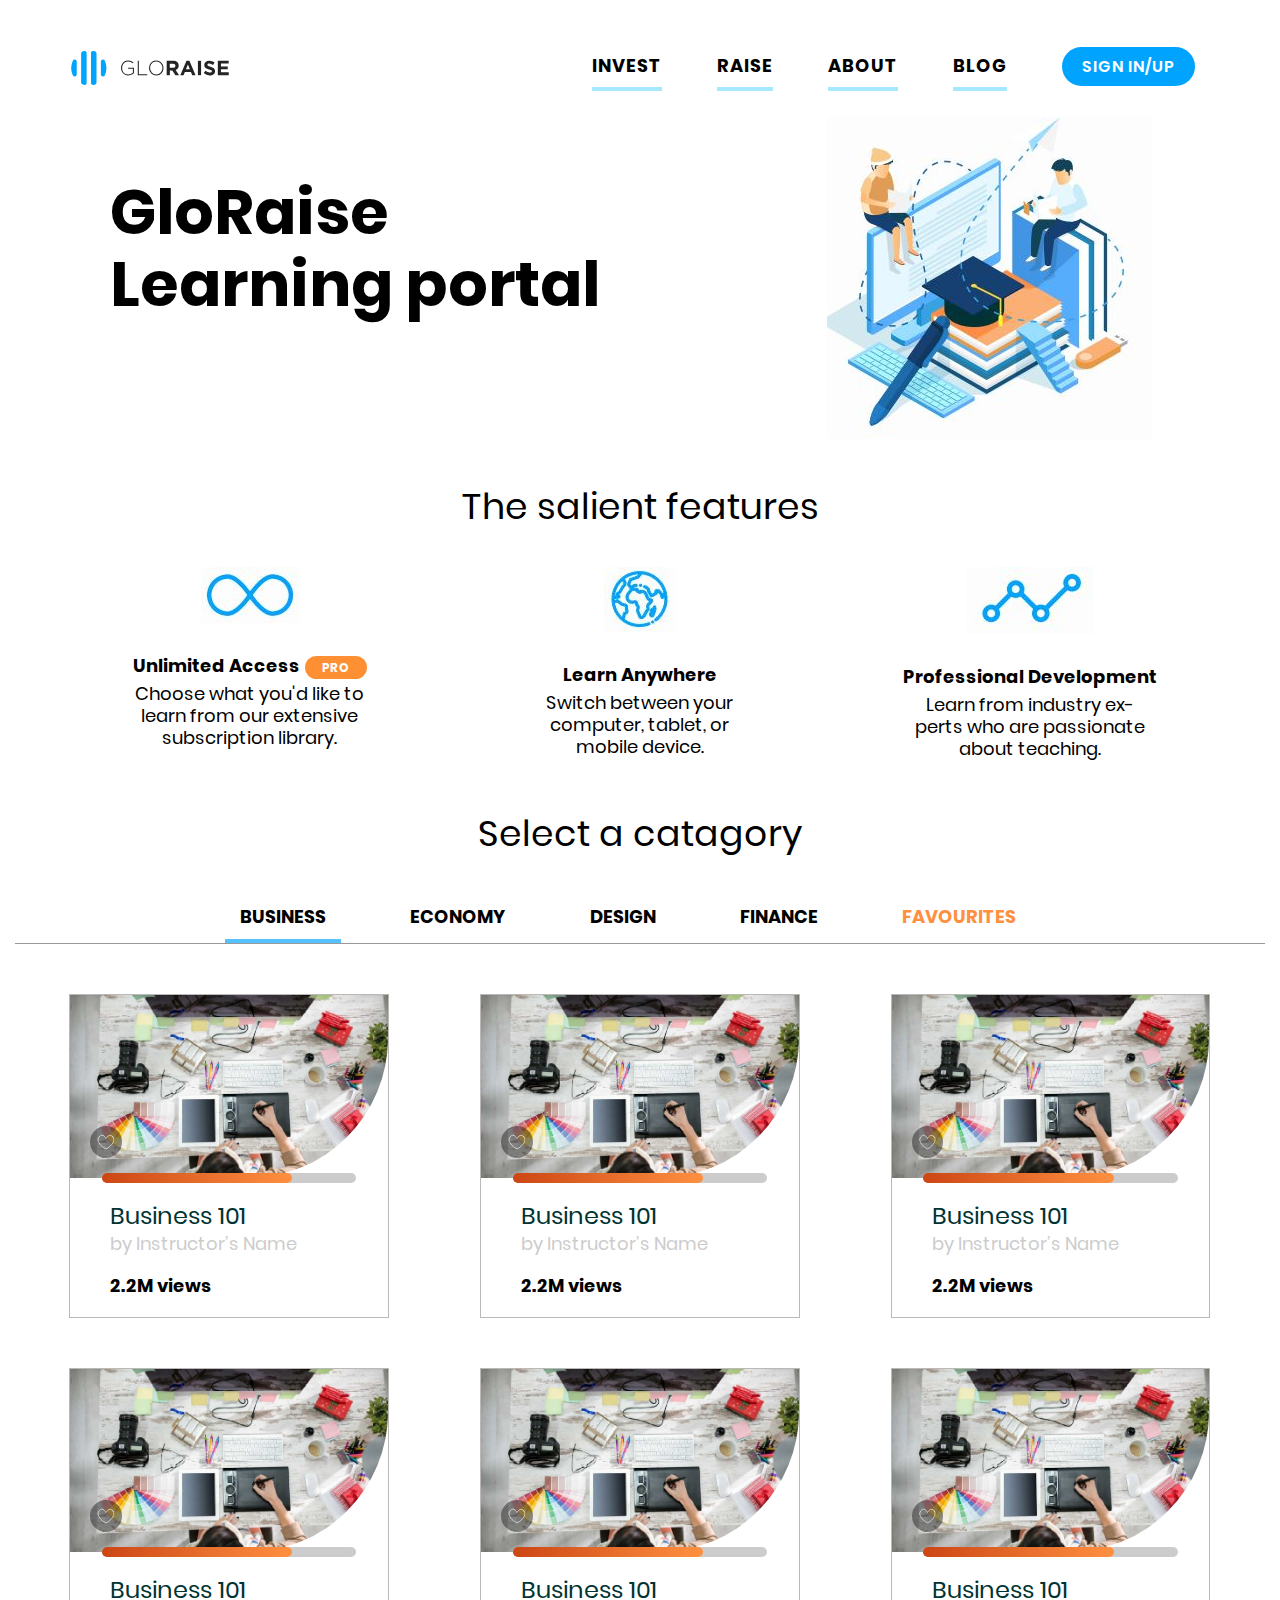
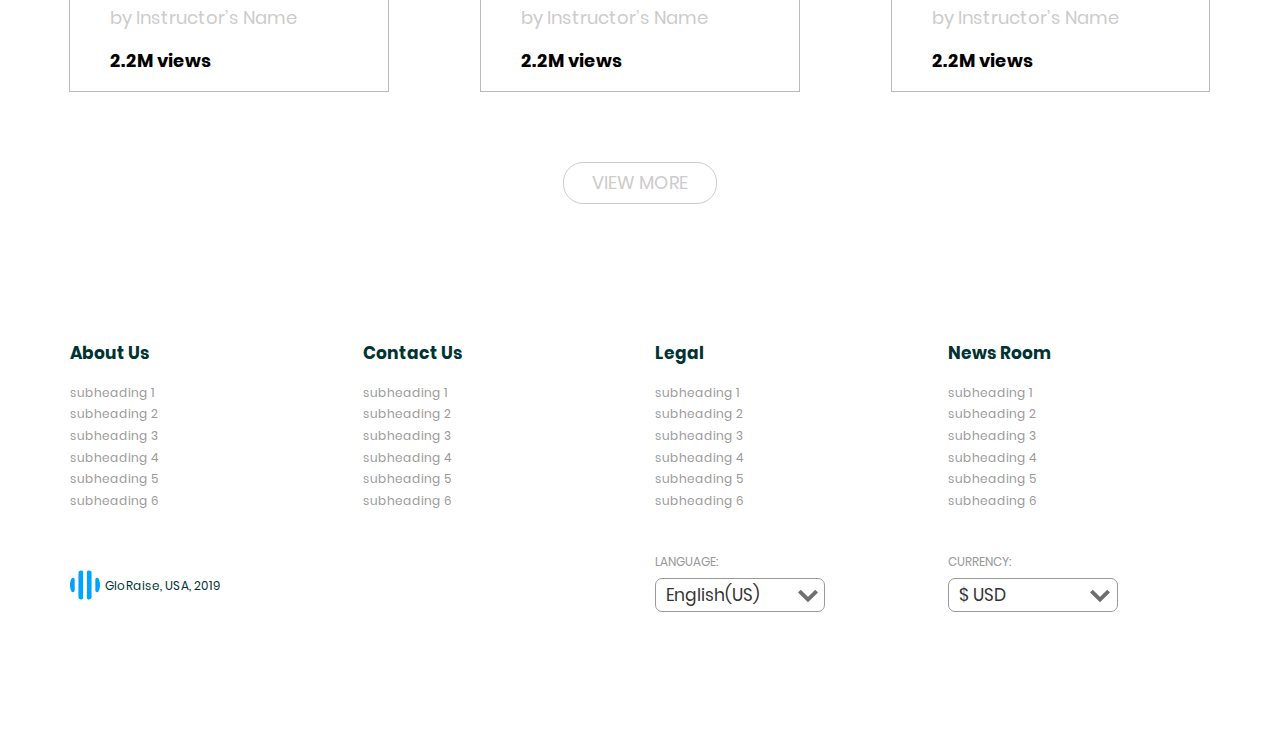
==== commit 5644b8cb: "Update index.html" ====
--- a/index.html
+++ b/index.html
@@ -67,7 +67,7 @@
             <div>Learning portal</div>
           </div>
           <div class = "col-md-5 imgimg" style="padding-left: 80px;padding-top: 20px" >
-            <img src="img\main.jpg">
+            <img src="img\main.JPG">
             <h1 class="hidden-lg hidden-md">GloRaise<br>
 Learning portal
 </h1>
@@ -268,7 +268,7 @@
     <div class="container">
       <div class="row" style="">
         <div class = "col-md-4" style="" align="center" >
-          <img src="img\infinity.jpg" class="infinity">
+          <img src="img\infinity.JPG" class="infinity">
           <div style="width: 100%;margin-top: 15px">
             <span style="color: black;" class="unlimitd_access">Unlimited Access</span>
             <button class=" pro_btn" >PRO</button>
@@ -278,7 +278,7 @@
           </div>
         </div>
         <div class = "col-md-4" style="" align="center" >
-          <img src="img\globe.jpg" class="infinity">
+          <img src="img\globe.JPG" class="infinity">
           <div style="width: 100%;margin-top: 15px">
             <span style="color: black;" class="unlimitd_access">Learn Anywhere</span>
             <div style="color: black;font-size: 18px; " class="unlimitd_access_details_div">
@@ -287,7 +287,7 @@
           </div>
         </div>
         <div class = "col-md-4" style="" align="center" >
-          <img src="img\network.jpg" class="infinity">
+          <img src="img\network.JPG" class="infinity">
           <div style="width: 100%;margin-top: 15px">
             <span style="color: black;" class="unlimitd_access">Professional Development</span>
             <div style="color: black;font-size: 18px;" class="unlimitd_access_details_div">
